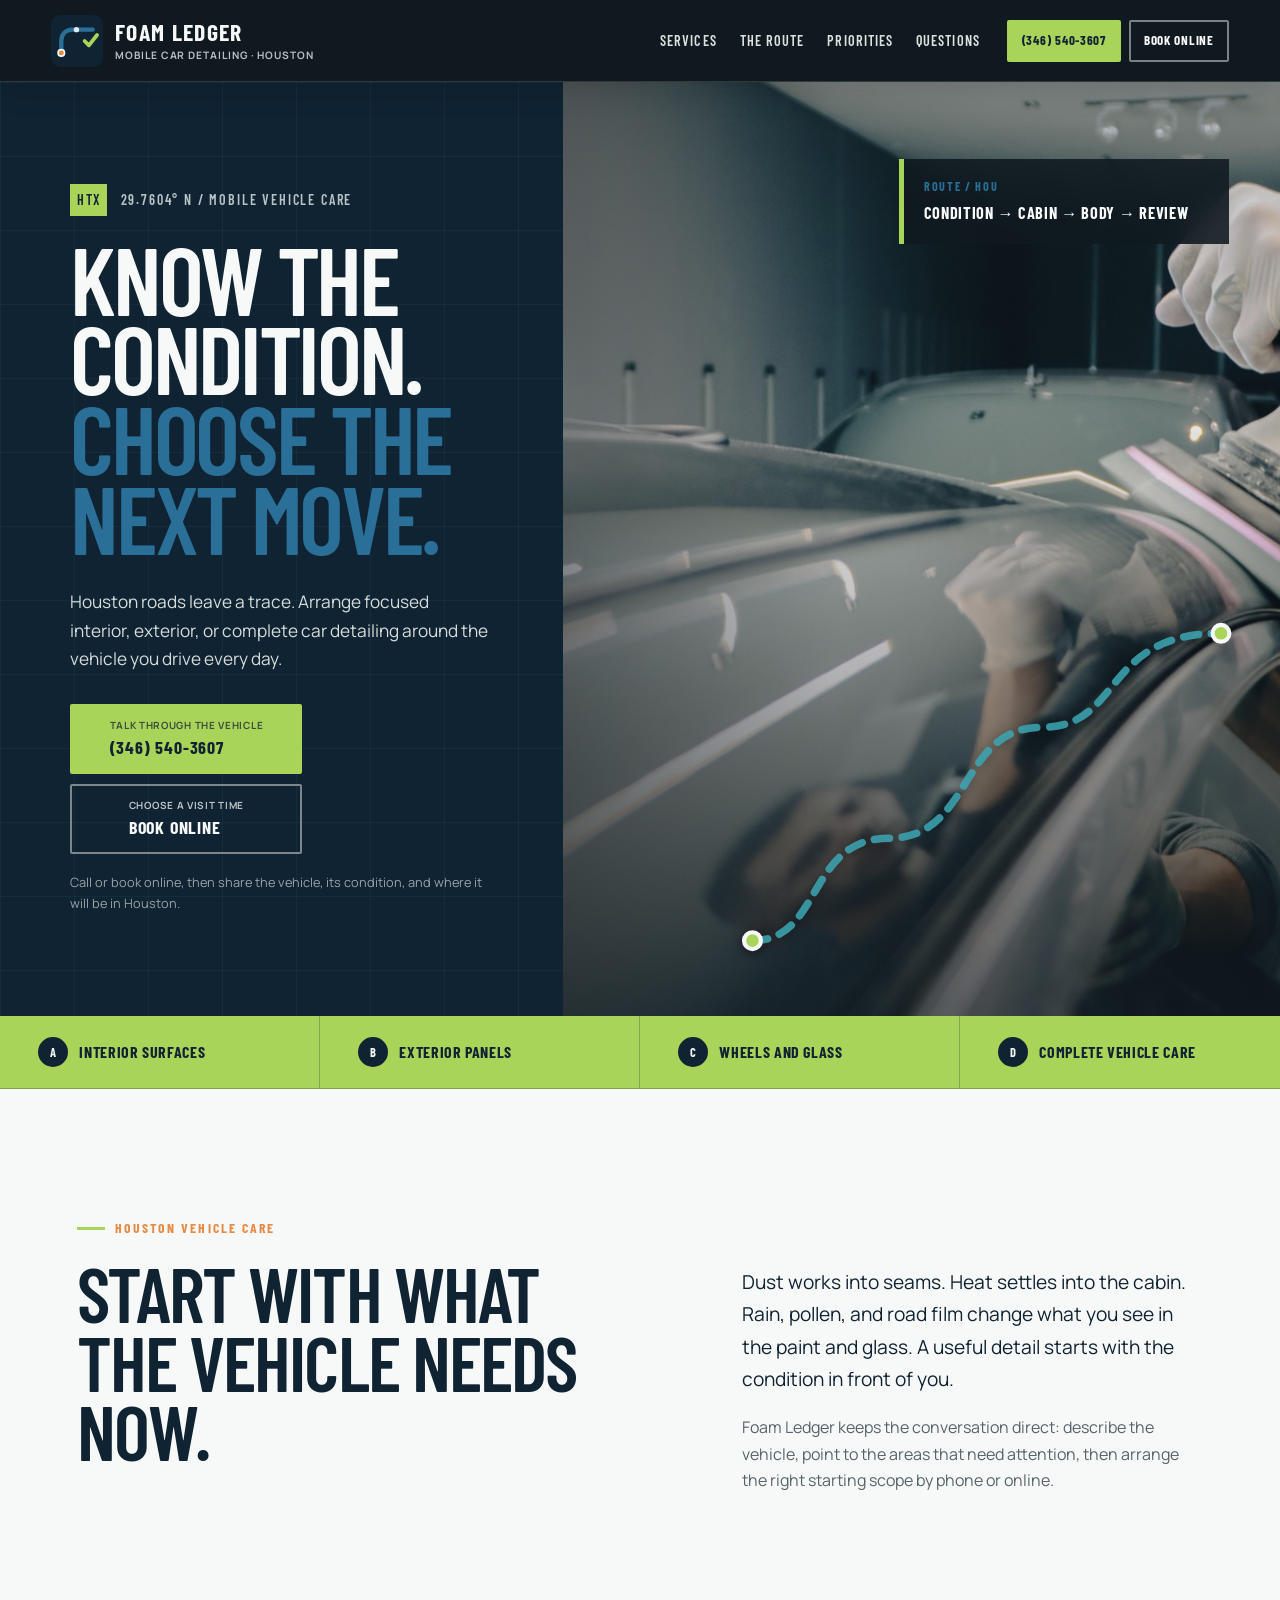
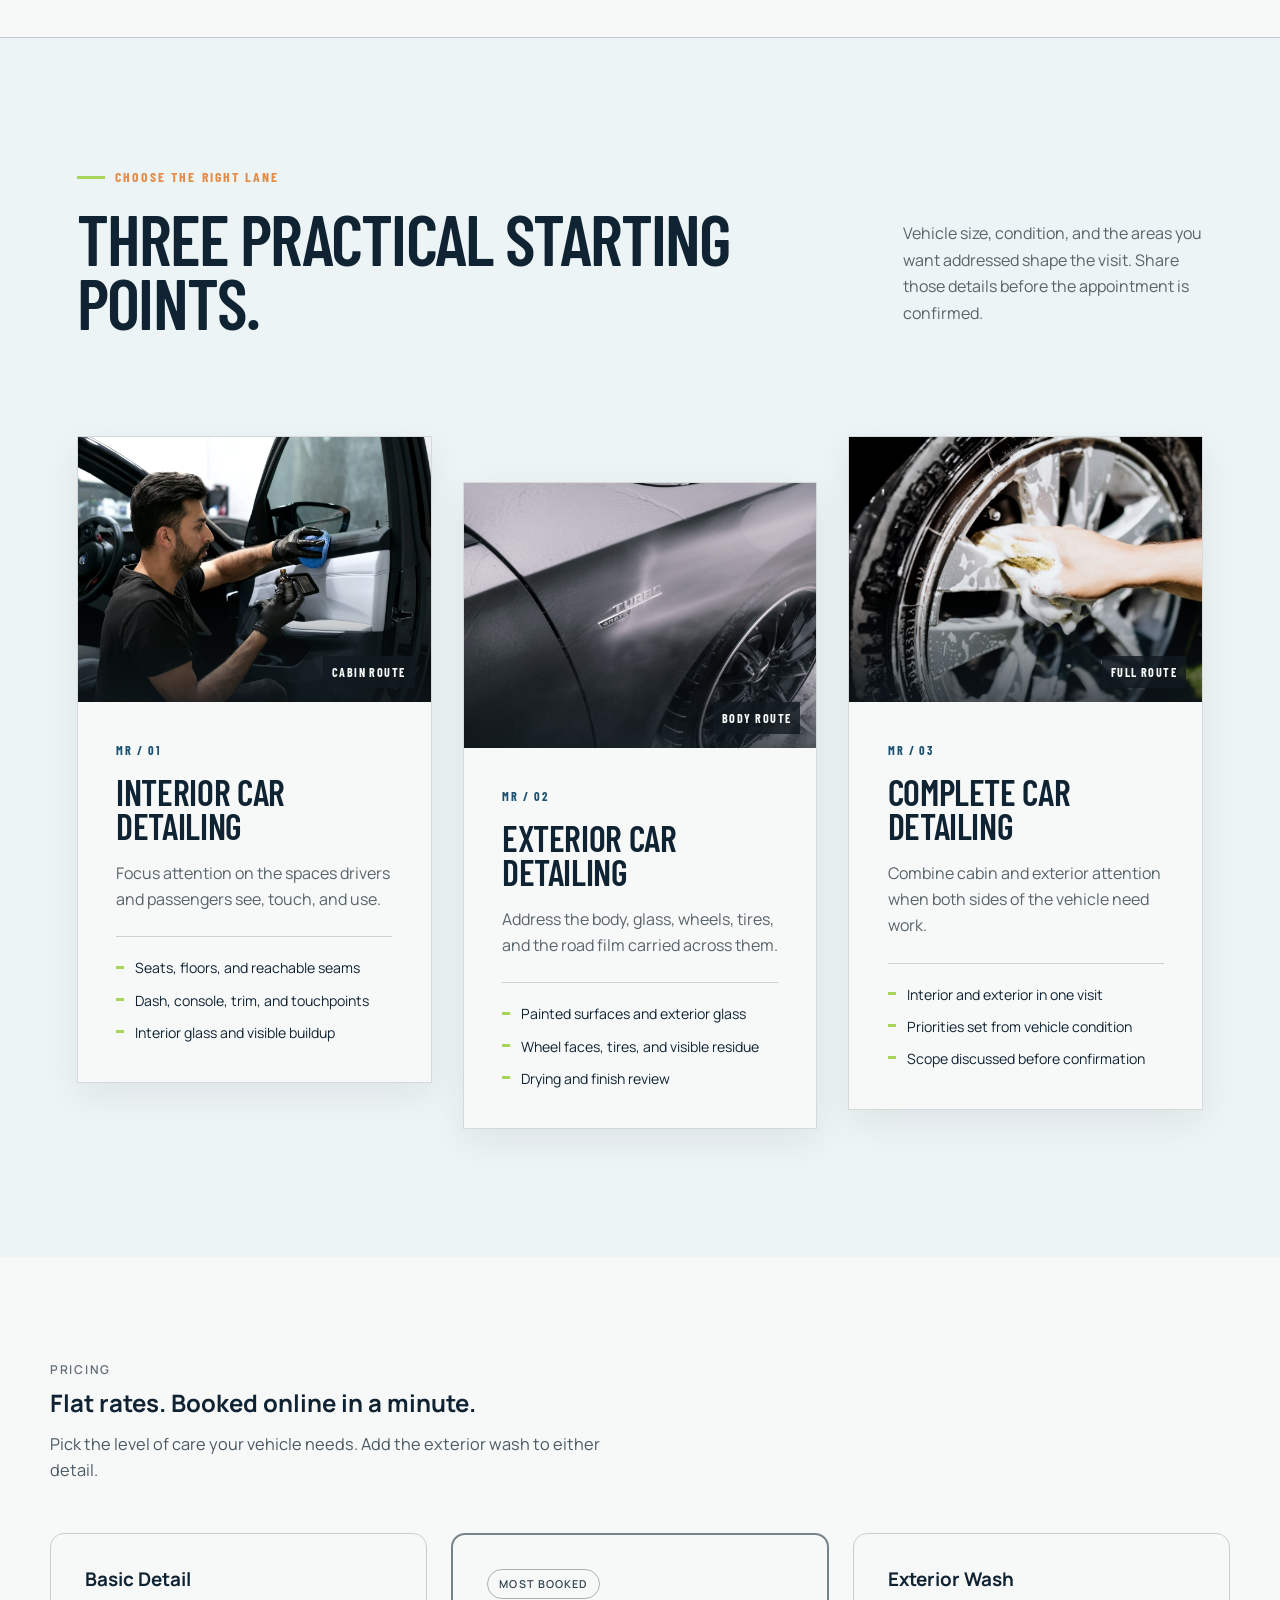
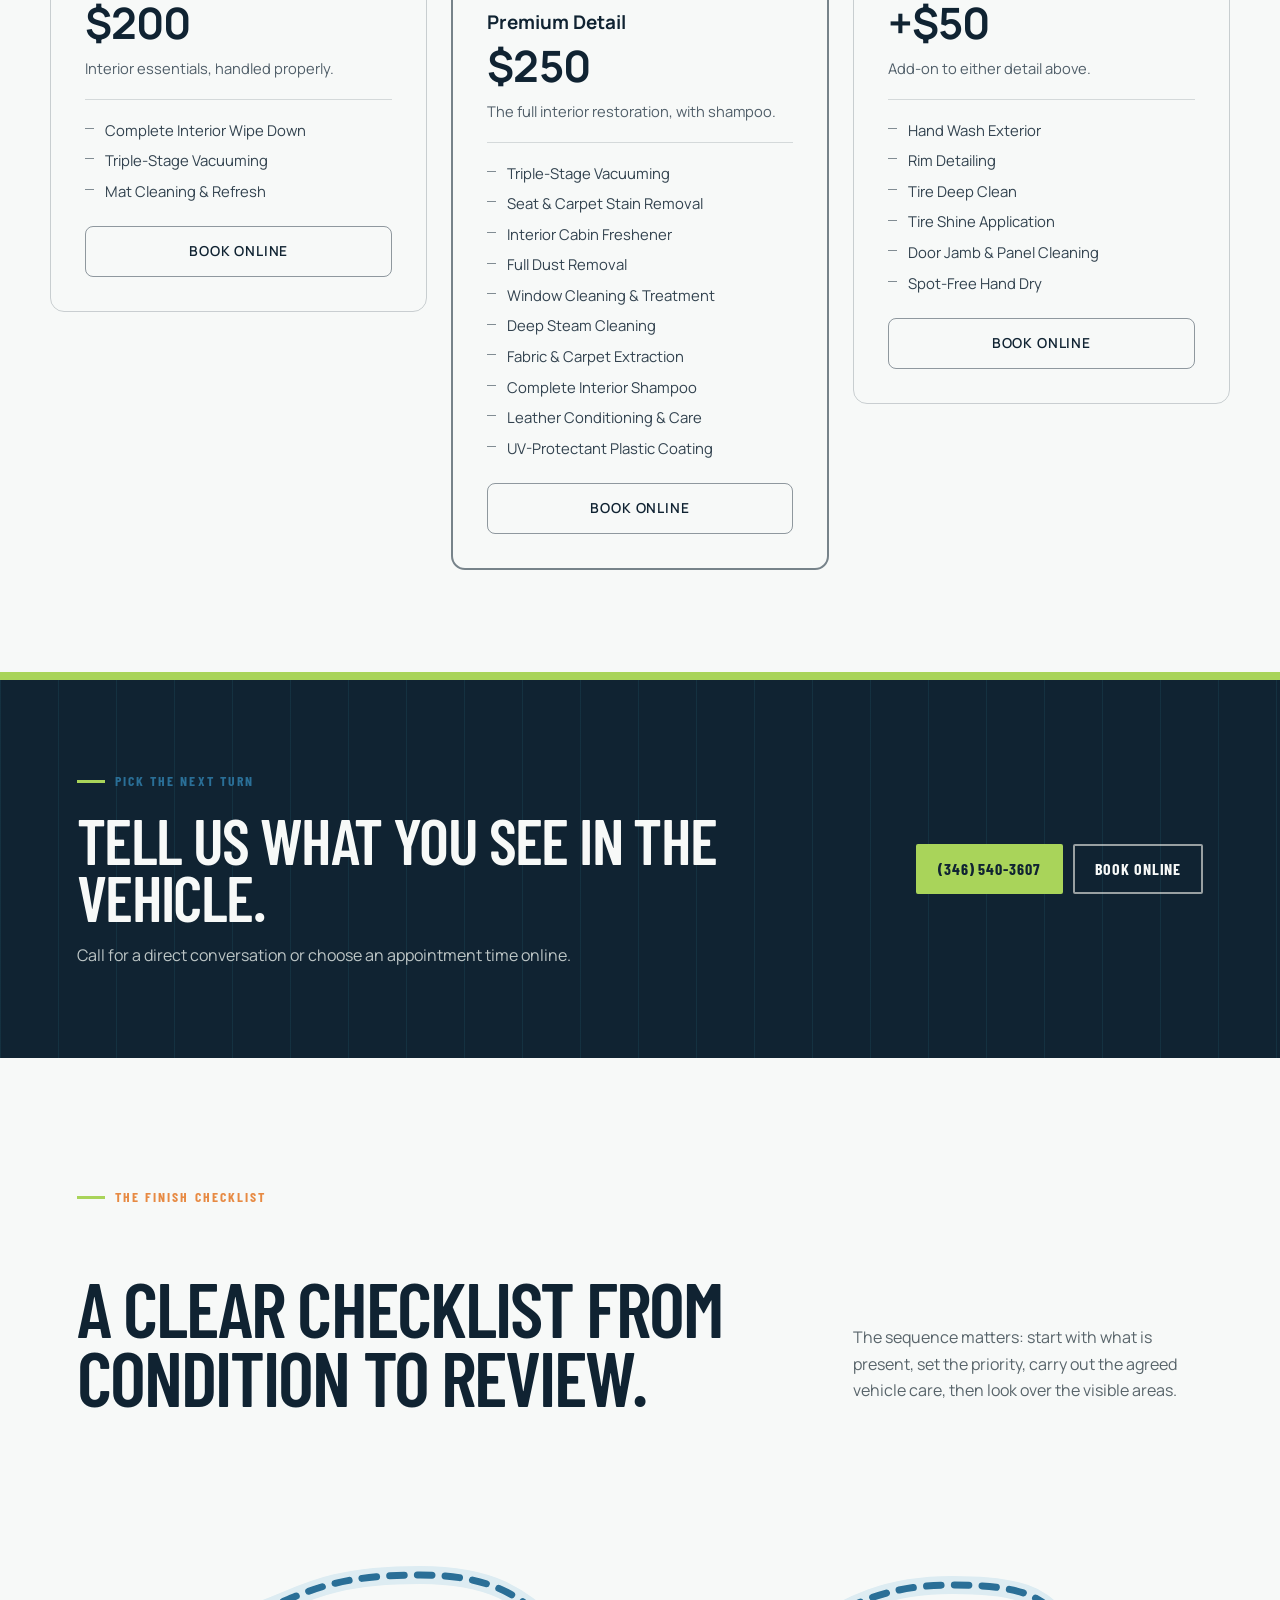
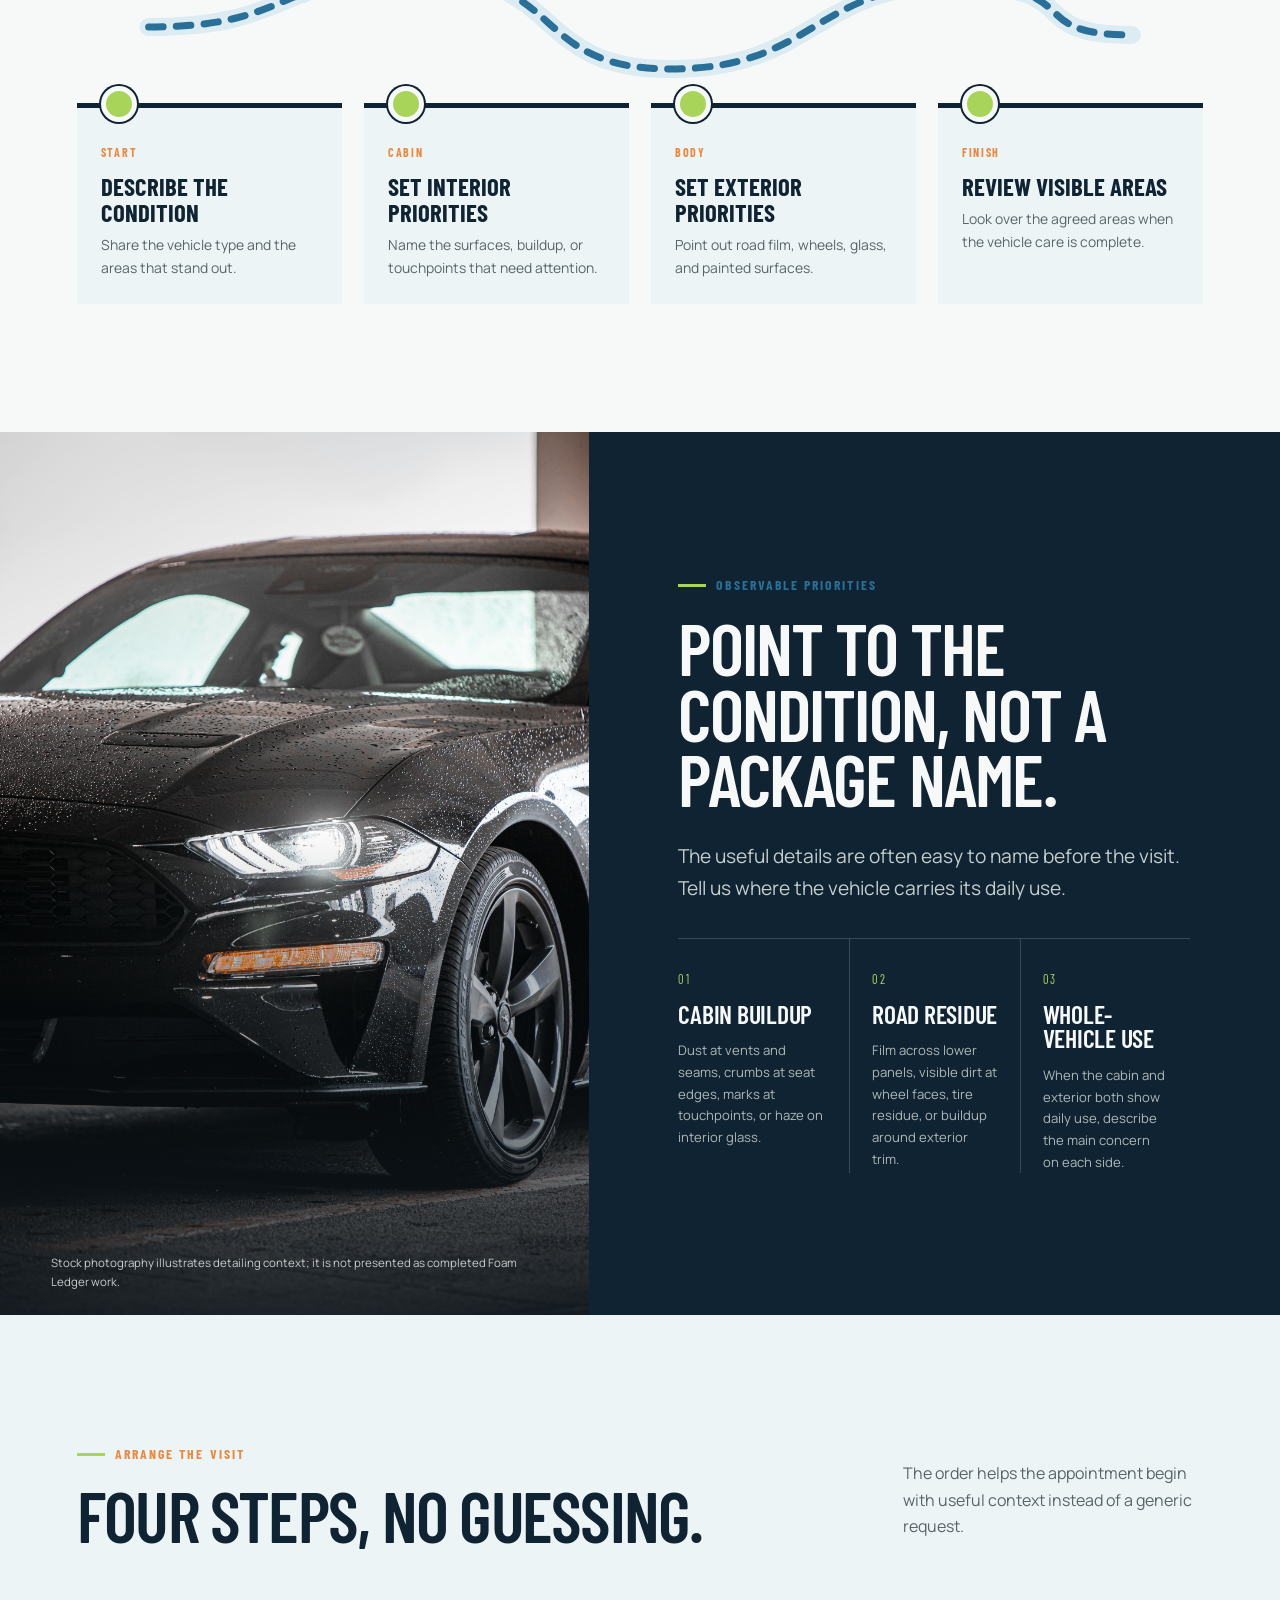
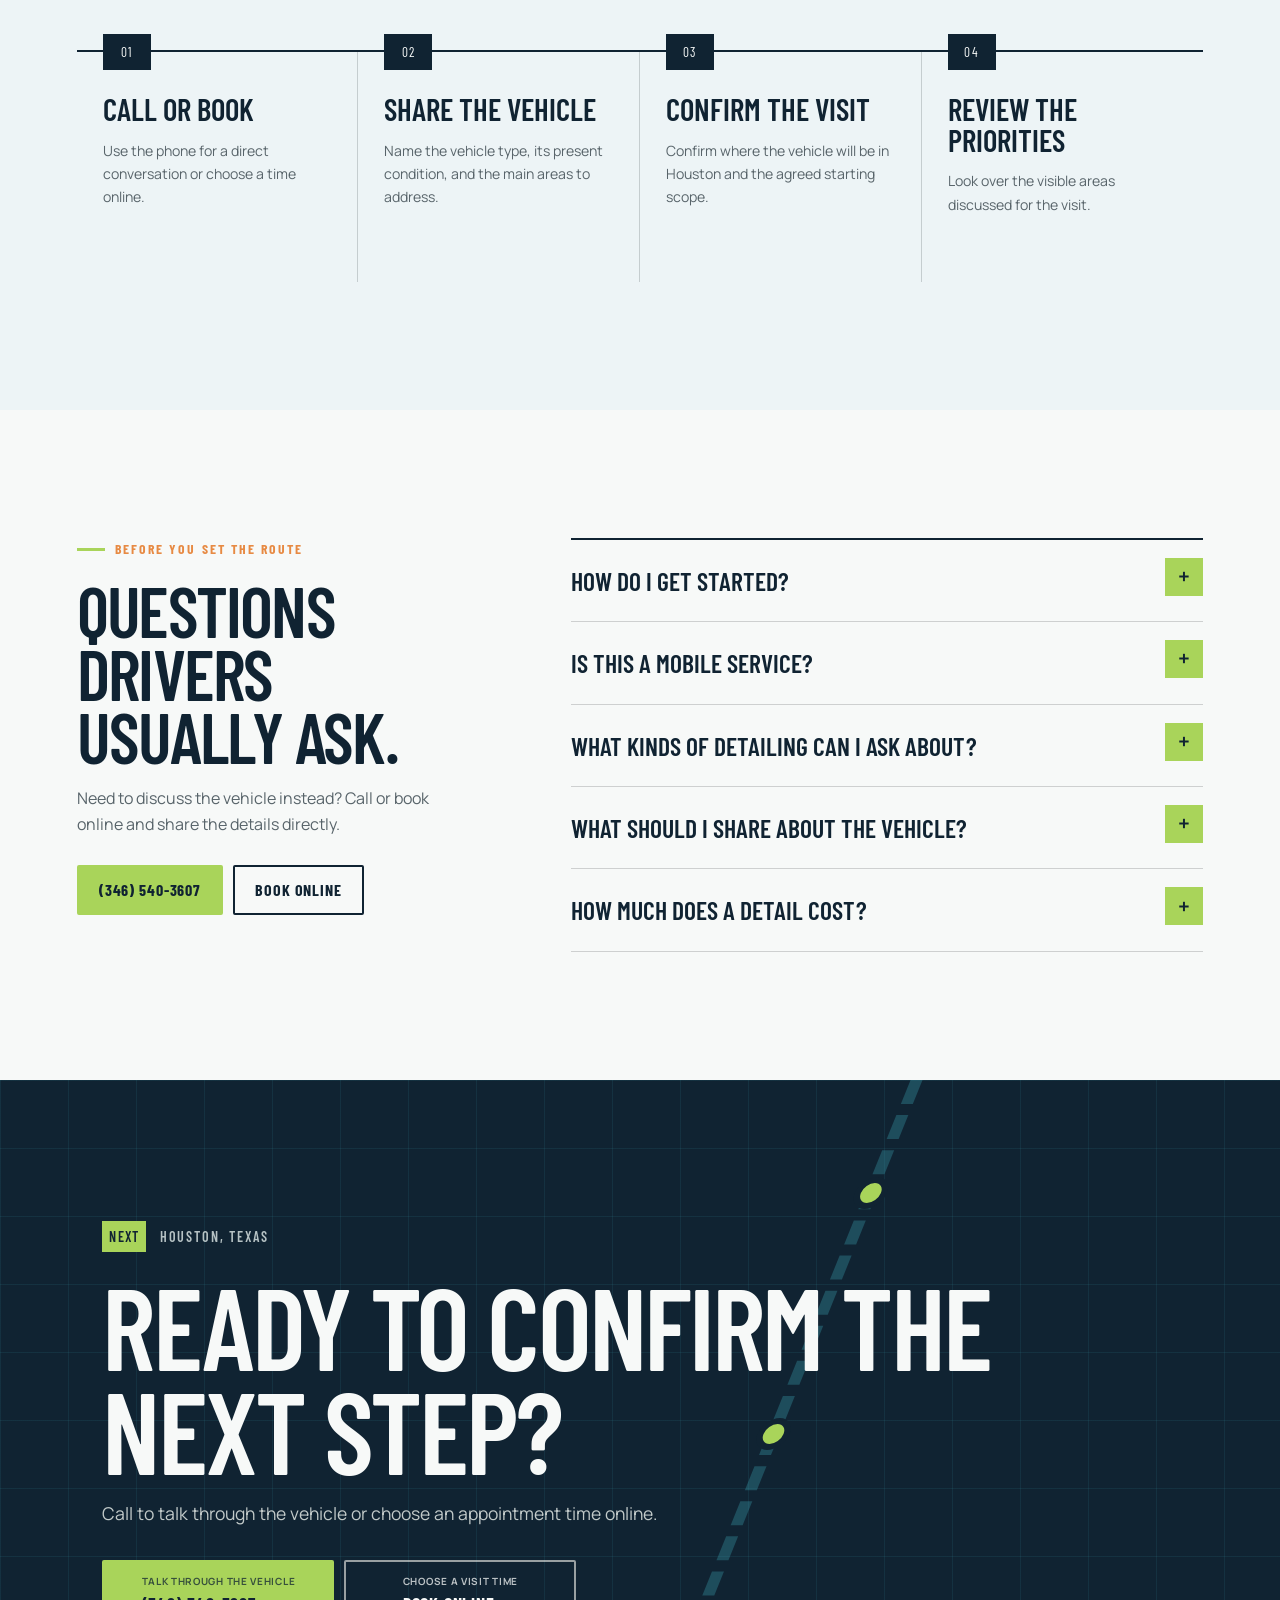
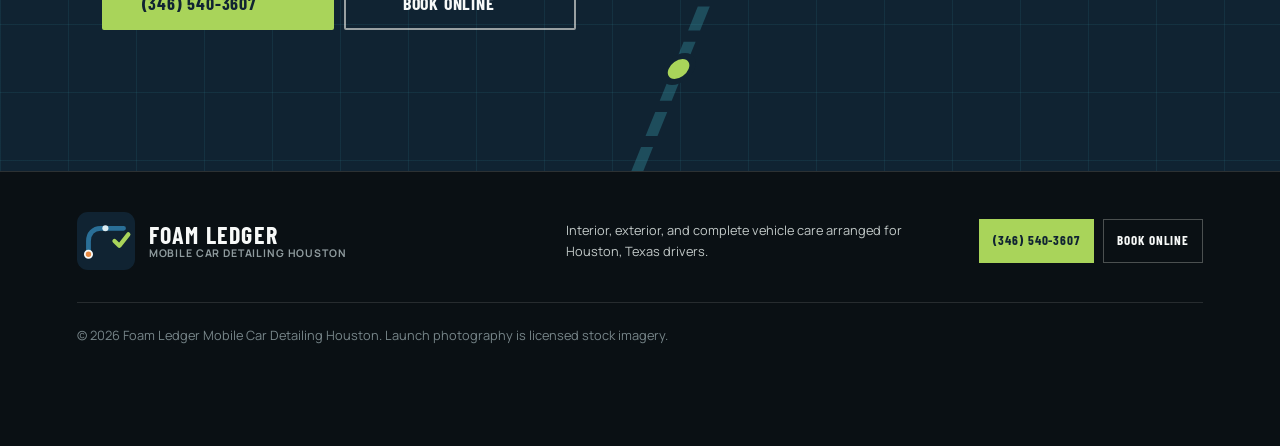
==== index.html @ 3f476aad "feat: launch Foam Ledger website" ====
<!doctype html>
<html lang="en">
<head>
  <meta charset="utf-8">
  <meta name="viewport" content="width=device-width, initial-scale=1">
  <title>Foam Ledger Mobile Car Detailing Houston | Call or Book Online</title>
  <meta name="description" content="Mobile car detailing in Houston, Texas for interior, exterior, and complete vehicle care. Call Foam Ledger or book an appointment online.">
  <meta name="theme-color" content="#102332">
  <meta property="og:title" content="Foam Ledger Mobile Car Detailing Houston">
  <meta property="og:description" content="Call or book mobile car detailing for interior, exterior, and complete vehicle care in Houston, Texas.">
  <meta property="og:type" content="website">
  <meta property="og:url" content="https://foamledger.shop/">
  <meta property="og:image" content="https://foamledger.shop/assets/hero-route.jpg">
  <link rel="canonical" href="https://foamledger.shop/">
  <link rel="icon" href="/assets/favicon.svg" type="image/svg+xml">
  <link rel="preconnect" href="https://fonts.googleapis.com">
  <link rel="preconnect" href="https://fonts.gstatic.com" crossorigin>
  <link href="https://fonts.googleapis.com/css2?family=Barlow+Condensed:wght@500;600;700&family=Manrope:wght@400;500;600;700&display=swap" rel="stylesheet">
  <link rel="preload" href="/assets/hero-route.jpg" as="image">
  <link rel="stylesheet" href="/styles.css">
  <script type="application/ld+json">
      {
        "@context": "https://schema.org",
        "@type": "LocalBusiness",
        "name": "Foam Ledger Mobile Car Detailing Houston",
        "url": "https://foamledger.shop/",
        "telephone": "+1 346-540-3607",
        "address": {
          "@type": "PostalAddress",
          "streetAddress": "5120 Woodway Dr",
          "addressLocality": "Houston",
          "addressRegion": "TX",
          "postalCode": "77056",
          "addressCountry": "US"
        },
        "description": "Mobile car detailing in Houston, Texas with interior, exterior, and complete vehicle care appointments.",
        "areaServed": {
          "@type": "City",
          "name": "Houston",
          "containedInPlace": {
            "@type": "State",
            "name": "Texas"
          }
        },
        "hasOfferCatalog": {
          "@type": "OfferCatalog",
          "name": "Car detailing services",
          "itemListElement": [
            {
              "@type": "Offer",
              "itemOffered": {
                "@type": "Service",
                "name": "Interior car detailing"
              }
            },
            {
              "@type": "Offer",
              "itemOffered": {
                "@type": "Service",
                "name": "Exterior car detailing"
              }
            },
            {
              "@type": "Offer",
              "itemOffered": {
                "@type": "Service",
                "name": "Complete car detailing"
              }
            }
          ]
        },
        "priceRange": "$200-$250",
        "makesOffer": [
          {
            "@type": "Offer",
            "name": "Basic Detail",
            "price": "200",
            "priceCurrency": "USD",
            "availability": "https://schema.org/InStock",
            "itemOffered": {
              "@type": "Service",
              "name": "Basic Detail",
              "description": "Interior essentials: complete interior wipe down, triple-stage vacuuming, and mat cleaning and refresh."
            }
          },
          {
            "@type": "Offer",
            "name": "Premium Detail",
            "price": "250",
            "priceCurrency": "USD",
            "availability": "https://schema.org/InStock",
            "itemOffered": {
              "@type": "Service",
              "name": "Premium Detail",
              "description": "The full interior restoration, including complete interior shampoo, deep steam cleaning, fabric and carpet extraction, and leather conditioning."
            }
          },
          {
            "@type": "Offer",
            "name": "Exterior Wash",
            "price": "50",
            "priceCurrency": "USD",
            "availability": "https://schema.org/InStock",
            "itemOffered": {
              "@type": "Service",
              "name": "Exterior Wash",
              "description": "Add-on exterior wash: hand wash, rim detailing, tire deep clean and shine, door jamb cleaning, and spot-free hand dry."
            }
          }
        ]
      }
    </script>
</head>
<body>
  <a class="skip-link" href="#main">Skip to content</a>

  <header class="site-header" data-header>
    <a class="brand" href="#top" aria-label="Foam Ledger home">
      <img src="/assets/logo.svg" width="52" height="52" alt="">
      <span class="brand-words">
        <strong>Foam Ledger</strong>
        <small>Mobile Car Detailing · Houston</small>
      </span>
    </a>

    <button class="menu-toggle" type="button" aria-expanded="false" aria-controls="site-nav">
      <span class="sr-only">Open menu</span>
      <i></i><i></i><i></i>
    </button>

    <nav class="site-nav" id="site-nav" aria-label="Primary navigation">
      <a href="#services">Services</a>
      <a href="#route">The route</a>
      <a href="#priorities">Priorities</a>
      <a href="#questions">Questions</a>
      <div class="nav-actions">
        <a class="button button-call button-small" href="tel:+13465403607">(346) 540-3607</a>
        <a class="button button-book button-small" href="https://cal.com/sumitdatta/auto-detail-service">Book online</a>
      </div>
    </nav>
  </header>

  <main id="main">
    <section class="hero" id="top">
      <div class="hero-copy">
        <p class="coordinate"><span>HTX</span> 29.7604° N / Mobile vehicle care</p>
        <h1>Know the condition. <em>Choose the next move.</em></h1>
        <p class="hero-lede">Houston roads leave a trace. Arrange focused interior, exterior, or complete car detailing around the vehicle you drive every day.</p>
        <div class="action-pair hero-actions">
          <a class="button button-call button-large" href="tel:+13465403607">
            <span>Talk through the vehicle</span>
            <strong>(346) 540-3607</strong>
          </a>
          <a class="button button-book button-large" href="https://cal.com/sumitdatta/auto-detail-service">
            <span>Choose a visit time</span>
            <strong>Book online</strong>
          </a>
        </div>
        <p class="microcopy">Call or book online, then share the vehicle, its condition, and where it will be in Houston.</p>
      </div>

      <div class="hero-image" role="img" aria-label="A polished vehicle panel under inspection light">
        <div class="hero-image-scrim"></div>
        <div class="hero-map-card" aria-hidden="true">
          <span>ROUTE / HOU</span>
          <strong>Condition → Cabin → Body → Review</strong>
        </div>
        <svg class="hero-route-line" viewBox="0 0 700 560" aria-hidden="true">
          <path d="M72 470 C156 470 136 348 235 348 S318 216 416 216 S487 104 630 104"/>
          <circle cx="72" cy="470" r="10"/>
          <circle cx="630" cy="104" r="10"/>
        </svg>
      </div>
    </section>

    <section class="road-strip" aria-label="Service focus">
      <p><span>A</span> Interior surfaces</p>
      <p><span>B</span> Exterior panels</p>
      <p><span>C</span> Wheels and glass</p>
      <p><span>D</span> Complete vehicle care</p>
    </section>

    <section class="section intro" aria-labelledby="intro-title">
      <div class="section-label">Houston vehicle care</div>
      <div class="intro-grid">
        <h2 id="intro-title">Start with what the vehicle needs now.</h2>
        <div class="intro-copy">
          <p class="lead">Dust works into seams. Heat settles into the cabin. Rain, pollen, and road film change what you see in the paint and glass. A useful detail starts with the condition in front of you.</p>
          <p>Foam Ledger keeps the conversation direct: describe the vehicle, point to the areas that need attention, then arrange the right starting scope by phone or online.</p>
        </div>
      </div>
    </section>

    <section class="section services" id="services" aria-labelledby="services-title">
      <div class="section-heading">
        <div>
          <p class="section-kicker">Choose the right lane</p>
          <h2 id="services-title">Three practical starting points.</h2>
        </div>
        <p>Vehicle size, condition, and the areas you want addressed shape the visit. Share those details before the appointment is confirmed.</p>
      </div>

      <div class="service-grid">
        <article class="service-card">
          <div class="service-photo">
            <img src="/assets/service-interior.jpg" alt="A vehicle interior receiving careful surface cleaning" loading="lazy">
            <span>Cabin route</span>
          </div>
          <div class="service-content">
            <p class="service-code">MR / 01</p>
            <h3>Interior car detailing</h3>
            <p>Focus attention on the spaces drivers and passengers see, touch, and use.</p>
            <ul>
              <li>Seats, floors, and reachable seams</li>
              <li>Dash, console, trim, and touchpoints</li>
              <li>Interior glass and visible buildup</li>
            </ul>
          </div>
        </article>

        <article class="service-card service-card-offset">
          <div class="service-photo">
            <img src="/assets/service-foam.jpg" alt="A dark car covered with wash foam" loading="lazy">
            <span>Body route</span>
          </div>
          <div class="service-content">
            <p class="service-code">MR / 02</p>
            <h3>Exterior car detailing</h3>
            <p>Address the body, glass, wheels, tires, and the road film carried across them.</p>
            <ul>
              <li>Painted surfaces and exterior glass</li>
              <li>Wheel faces, tires, and visible residue</li>
              <li>Drying and finish review</li>
            </ul>
          </div>
        </article>

        <article class="service-card">
          <div class="service-photo">
            <img src="/assets/service-wheel.jpg" alt="A vehicle wheel covered with cleaning foam" loading="lazy">
            <span>Full route</span>
          </div>
          <div class="service-content">
            <p class="service-code">MR / 03</p>
            <h3>Complete car detailing</h3>
            <p>Combine cabin and exterior attention when both sides of the vehicle need work.</p>
            <ul>
              <li>Interior and exterior in one visit</li>
              <li>Priorities set from vehicle condition</li>
              <li>Scope discussed before confirmation</li>
            </ul>
          </div>
        </article>
      </div>
    </section>

    <section class="rates" id="pricing" aria-labelledby="pricing-title">
      <div class="rates-shell">
        <div class="rates-head">
          <p class="rates-eyebrow">Pricing</p>
          <h2 id="pricing-title">Flat rates. Booked online in a minute.</h2>
          <p class="rates-intro">Pick the level of care your vehicle needs. Add the exterior wash to either detail.</p>
        </div>

        <div class="rate-grid">
          <article class="rate-card">
            <h3>Basic Detail</h3>
            <p class="rate-figure">$200</p>
            <p class="rate-note">Interior essentials, handled properly.</p>
            <ul class="rate-list">
              <li>Complete Interior Wipe Down</li>
              <li>Triple-Stage Vacuuming</li>
              <li>Mat Cleaning &amp; Refresh</li>
            </ul>
            <a class="rate-cta" href="https://cal.com/sumitdatta/auto-detail-service" target="_blank" rel="noopener">Book Online</a>
          </article>
          <article class="rate-card rate-card-featured">
            <span class="rate-badge">Most booked</span>
            <h3>Premium Detail</h3>
            <p class="rate-figure">$250</p>
            <p class="rate-note">The full interior restoration, with shampoo.</p>
            <ul class="rate-list">
              <li>Triple-Stage Vacuuming</li>
              <li>Seat &amp; Carpet Stain Removal</li>
              <li>Interior Cabin Freshener</li>
              <li>Full Dust Removal</li>
              <li>Window Cleaning &amp; Treatment</li>
              <li>Deep Steam Cleaning</li>
              <li>Fabric &amp; Carpet Extraction</li>
              <li>Complete Interior Shampoo</li>
              <li>Leather Conditioning &amp; Care</li>
              <li>UV-Protectant Plastic Coating</li>
            </ul>
            <a class="rate-cta" href="https://cal.com/sumitdatta/auto-detail-service" target="_blank" rel="noopener">Book Online</a>
          </article>
          <article class="rate-card">
            <h3>Exterior Wash</h3>
            <p class="rate-figure">+$50</p>
            <p class="rate-note">Add-on to either detail above.</p>
            <ul class="rate-list">
              <li>Hand Wash Exterior</li>
              <li>Rim Detailing</li>
              <li>Tire Deep Clean</li>
              <li>Tire Shine Application</li>
              <li>Door Jamb &amp; Panel Cleaning</li>
              <li>Spot-Free Hand Dry</li>
            </ul>
            <a class="rate-cta" href="https://cal.com/sumitdatta/auto-detail-service" target="_blank" rel="noopener">Book Online</a>
          </article>
        </div>
      </div>
    </section>


    <section class="route-callout" aria-label="Contact Foam Ledger">
      <div>
        <p class="section-kicker">Pick the next turn</p>
        <h2>Tell us what you see in the vehicle.</h2>
        <p>Call for a direct conversation or choose an appointment time online.</p>
      </div>
      <div class="action-pair">
        <a class="button button-call" href="tel:+13465403607">(346) 540-3607</a>
        <a class="button button-book button-book-light" href="https://cal.com/sumitdatta/auto-detail-service">Book online</a>
      </div>
    </section>

    <section class="section route-section" id="route" aria-labelledby="route-title">
      <div class="route-intro">
        <p class="section-kicker">The finish checklist</p>
        <h2 id="route-title">A clear checklist from condition to review.</h2>
        <p>The sequence matters: start with what is present, set the priority, carry out the agreed vehicle care, then look over the visible areas.</p>
      </div>

      <div class="route-map">
        <svg viewBox="0 0 1100 190" preserveAspectRatio="none" aria-hidden="true">
          <path class="route-base" d="M70 100 C215 100 190 48 335 48 S440 142 580 142 S720 58 855 58 S920 108 1030 108"/>
          <path class="route-progress" d="M70 100 C215 100 190 48 335 48 S440 142 580 142 S720 58 855 58 S920 108 1030 108"/>
        </svg>
        <ol class="waypoints">
          <li>
            <span>Start</span>
            <strong>Describe the condition</strong>
            <p>Share the vehicle type and the areas that stand out.</p>
          </li>
          <li>
            <span>Cabin</span>
            <strong>Set interior priorities</strong>
            <p>Name the surfaces, buildup, or touchpoints that need attention.</p>
          </li>
          <li>
            <span>Body</span>
            <strong>Set exterior priorities</strong>
            <p>Point out road film, wheels, glass, and painted surfaces.</p>
          </li>
          <li>
            <span>Finish</span>
            <strong>Review visible areas</strong>
            <p>Look over the agreed areas when the vehicle care is complete.</p>
          </li>
        </ol>
      </div>
    </section>

    <section class="priorities" id="priorities" aria-labelledby="priorities-title">
      <div class="priority-image">
        <img src="/assets/detail-wet-paint.jpg" alt="Water droplets reflecting light on dark vehicle paint" loading="lazy">
        <p>Stock photography illustrates detailing context; it is not presented as completed Foam Ledger work.</p>
      </div>
      <div class="priority-copy">
        <p class="section-kicker">Observable priorities</p>
        <h2 id="priorities-title">Point to the condition, not a package name.</h2>
        <p class="lead">The useful details are often easy to name before the visit. Tell us where the vehicle carries its daily use.</p>
        <div class="priority-list">
          <article>
            <span>01</span>
            <h3>Cabin buildup</h3>
            <p>Dust at vents and seams, crumbs at seat edges, marks at touchpoints, or haze on interior glass.</p>
          </article>
          <article>
            <span>02</span>
            <h3>Road residue</h3>
            <p>Film across lower panels, visible dirt at wheel faces, tire residue, or buildup around exterior trim.</p>
          </article>
          <article>
            <span>03</span>
            <h3>Whole-vehicle use</h3>
            <p>When the cabin and exterior both show daily use, describe the main concern on each side.</p>
          </article>
        </div>
      </div>
    </section>

    <section class="section process" aria-labelledby="process-title">
      <div class="section-heading">
        <div>
          <p class="section-kicker">Arrange the visit</p>
          <h2 id="process-title">Four steps, no guessing.</h2>
        </div>
        <p>The order helps the appointment begin with useful context instead of a generic request.</p>
      </div>
      <ol class="process-grid">
        <li><span>Call or book</span><p>Use the phone for a direct conversation or choose a time online.</p></li>
        <li><span>Share the vehicle</span><p>Name the vehicle type, its present condition, and the main areas to address.</p></li>
        <li><span>Confirm the visit</span><p>Confirm where the vehicle will be in Houston and the agreed starting scope.</p></li>
        <li><span>Review the priorities</span><p>Look over the visible areas discussed for the visit.</p></li>
      </ol>
    </section>

    <section class="section questions" id="questions" aria-labelledby="questions-title">
      <div class="questions-intro">
        <p class="section-kicker">Before you set the route</p>
        <h2 id="questions-title">Questions drivers usually ask.</h2>
        <p>Need to discuss the vehicle instead? Call or book online and share the details directly.</p>
        <div class="action-pair questions-actions">
          <a class="button button-call" href="tel:+13465403607">(346) 540-3607</a>
          <a class="button button-book button-book-dark" href="https://cal.com/sumitdatta/auto-detail-service">Book online</a>
        </div>
      </div>
      <div class="faq-list">
        <details>
          <summary>How do I get started?</summary>
          <p>Call (346) 540-3607 or book online. Share the vehicle type, its condition, the areas that need attention, and where it will be in Houston.</p>
        </details>
        <details>
          <summary>Is this a mobile service?</summary>
          <p>Yes. Foam Ledger is built around mobile car detailing in Houston. Confirm the location and visit details when you call or book.</p>
        </details>
        <details>
          <summary>What kinds of detailing can I ask about?</summary>
          <p>Start with interior, exterior, or complete car detailing. The vehicle size, condition, and visible priorities help shape the scope.</p>
        </details>
        <details>
          <summary>What should I share about the vehicle?</summary>
          <p>Share the vehicle type, what you can see now, any areas that need focused attention, and where the vehicle will be for the visit.</p>
        </details>
        <details>
          <summary>How much does a detail cost?</summary>
          <p>The Basic Detail is $200 and covers interior essentials. The Premium Detail is $250 and includes a complete interior shampoo. An Exterior Wash can be added to either for $50. Vehicle size and condition can affect the final scope, so confirm the details when you call or book.</p>
        </details>
      </div>
    </section>

    <section class="final-cta" id="contact">
      <div class="final-route-mark" aria-hidden="true">
        <span></span><span></span><span></span>
      </div>
      <p class="coordinate"><span>NEXT</span> Houston, Texas</p>
      <h2>Ready to confirm the next step?</h2>
      <p>Call to talk through the vehicle or choose an appointment time online.</p>
      <div class="action-pair final-actions">
        <a class="button button-call button-large" href="tel:+13465403607">
          <span>Talk through the vehicle</span>
          <strong>(346) 540-3607</strong>
        </a>
        <a class="button button-book button-book-light button-large" href="https://cal.com/sumitdatta/auto-detail-service">
          <span>Choose a visit time</span>
          <strong>Book online</strong>
        </a>
      </div>
    </section>
  </main>

  <footer class="site-footer">
    <div class="footer-brand">
      <img src="/assets/logo.svg" width="58" height="58" alt="">
      <div><strong>Foam Ledger</strong><span>Mobile Car Detailing Houston</span></div>
    </div>
    <p>Interior, exterior, and complete vehicle care arranged for Houston, Texas drivers.</p>
    <div class="footer-actions">
      <a href="tel:+13465403607">(346) 540-3607</a>
      <a href="https://cal.com/sumitdatta/auto-detail-service">Book online</a>
    </div>
    <p class="footer-fine">© <span data-year>2026</span> Foam Ledger Mobile Car Detailing Houston. Launch photography is licensed stock imagery.</p>
  </footer>

  <div class="mobile-action-bar" aria-label="Contact options">
    <a href="tel:+13465403607"><span>Call</span><strong>(346) 540-3607</strong></a>
    <a href="https://cal.com/sumitdatta/auto-detail-service"><span>Schedule</span><strong>Book online</strong></a>
  </div>

  <script src="/script.js" defer></script>
</body>
</html>
---- styles.css ----
:root {
  --asphalt: #111a20;
  --asphalt-2: #1b2830;
  --rain: #3ca6b3;
  --rain-deep: #237985;
  --lane: #f5f3ed;
  --concrete: #d6d7d1;
  --concrete-light: #e8e8e2;
  --signal: #f2a900;
  --signal-dark: #b87700;
  --tail: #7a2738;
  --white: #ffffff;
  --ink-muted: #58646a;
  --line: rgba(17, 26, 32, 0.18);
  --header-height: 82px;
  --display: "Barlow Condensed", "Arial Narrow", sans-serif;
  --body: "Manrope", "Trebuchet MS", sans-serif;
  --shadow: 0 32px 80px rgba(17, 26, 32, 0.16);
}

/* Foam Ledger identity layer */
:root {
  --asphalt: #102332;
  --asphalt-2: #1c3a4d;
  --rain: #2a6f97;
  --rain-deep: #1c5070;
  --lane: #f7f9f8;
  --concrete: #ddecf2;
  --concrete-light: #edf4f6;
  --signal: #a9d45a;
  --signal-dark: #6f9b2d;
  --tail: #e78a43;
}

a[aria-disabled="true"] {
  pointer-events: none;
  cursor: not-allowed;
  opacity: 0.68;
}

* {
  box-sizing: border-box;
}

html {
  scroll-behavior: smooth;
  scroll-padding-top: calc(var(--header-height) + 18px);
}

body {
  margin: 0;
  overflow-x: hidden;
  background: var(--lane);
  color: var(--asphalt);
  font-family: var(--body);
  font-size: 16px;
  line-height: 1.65;
  -webkit-font-smoothing: antialiased;
}

body.menu-open {
  overflow: hidden;
}

img,
svg {
  display: block;
  max-width: 100%;
}

a {
  color: inherit;
}

button,
summary {
  font: inherit;
}

:focus-visible {
  outline: 3px solid var(--signal);
  outline-offset: 4px;
}

.sr-only {
  position: absolute;
  width: 1px;
  height: 1px;
  padding: 0;
  margin: -1px;
  overflow: hidden;
  clip: rect(0, 0, 0, 0);
  white-space: nowrap;
  border: 0;
}

.skip-link {
  position: fixed;
  z-index: 1000;
  top: 12px;
  left: 12px;
  padding: 10px 16px;
  background: var(--signal);
  color: var(--asphalt);
  font-weight: 800;
  text-decoration: none;
  transform: translateY(-160%);
}

.skip-link:focus {
  transform: translateY(0);
}

.site-header {
  position: fixed;
  z-index: 100;
  inset: 0 0 auto;
  min-height: var(--header-height);
  display: flex;
  align-items: center;
  justify-content: space-between;
  gap: 24px;
  padding: 12px clamp(20px, 4vw, 68px);
  color: var(--lane);
  background: rgba(17, 26, 32, 0.96);
  border-bottom: 1px solid rgba(245, 243, 237, 0.14);
  box-shadow: 0 8px 30px rgba(0, 0, 0, 0.12);
  backdrop-filter: blur(18px);
  transition: background 180ms ease, box-shadow 180ms ease;
}

.site-header.is-scrolled {
  background: rgba(17, 26, 32, 0.985);
  box-shadow: 0 12px 34px rgba(0, 0, 0, 0.24);
}

.brand {
  display: inline-flex;
  align-items: center;
  gap: 12px;
  min-width: 0;
  color: var(--lane);
  text-decoration: none;
}

.brand img {
  flex: 0 0 auto;
}

.brand-words {
  display: grid;
  line-height: 1.05;
}

.brand-words strong {
  font-family: var(--display);
  font-size: 1.48rem;
  font-weight: 700;
  letter-spacing: 0.055em;
  text-transform: uppercase;
}

.brand-words small {
  margin-top: 5px;
  color: #b7c0c3;
  font-size: 0.64rem;
  font-weight: 700;
  letter-spacing: 0.09em;
  text-transform: uppercase;
}

.site-nav {
  display: flex;
  align-items: center;
  gap: clamp(15px, 1.8vw, 28px);
}

.site-nav > a {
  color: #dce1df;
  font-family: var(--display);
  font-size: 0.89rem;
  font-weight: 600;
  letter-spacing: 0.075em;
  text-decoration: none;
  text-transform: uppercase;
}

.site-nav > a:hover {
  color: var(--signal);
}

.nav-actions {
  display: flex;
  gap: 8px;
  margin-left: 4px;
}

.menu-toggle {
  display: none;
  width: 46px;
  height: 46px;
  padding: 10px;
  color: var(--lane);
  background: transparent;
  border: 1px solid rgba(245, 243, 237, 0.25);
  cursor: pointer;
}

.menu-toggle i {
  display: block;
  height: 2px;
  margin: 5px 0;
  background: currentColor;
  transition: transform 180ms ease, opacity 180ms ease;
}

.menu-toggle[aria-expanded="true"] i:nth-of-type(1) {
  transform: translateY(7px) rotate(45deg);
}

.menu-toggle[aria-expanded="true"] i:nth-of-type(2) {
  opacity: 0;
}

.menu-toggle[aria-expanded="true"] i:nth-of-type(3) {
  transform: translateY(-7px) rotate(-45deg);
}

.button {
  display: inline-flex;
  align-items: center;
  justify-content: center;
  min-height: 50px;
  padding: 13px 20px;
  border: 2px solid transparent;
  border-radius: 2px;
  font-family: var(--display);
  font-size: 1rem;
  font-weight: 700;
  letter-spacing: 0.055em;
  line-height: 1.15;
  text-align: center;
  text-decoration: none;
  text-transform: uppercase;
  transition: transform 180ms ease, background 180ms ease, border-color 180ms ease, color 180ms ease;
}

.button:hover {
  transform: translateY(-2px);
}

.button-small {
  min-height: 42px;
  padding: 10px 13px;
  font-size: 0.82rem;
}

.button-large {
  min-width: 232px;
  min-height: 70px;
  display: grid;
  justify-items: start;
  gap: 4px;
  padding: 13px 20px;
  text-align: left;
}

.button-large span {
  font-family: var(--body);
  font-size: 0.62rem;
  font-weight: 700;
  letter-spacing: 0.07em;
  opacity: 0.74;
  text-transform: uppercase;
}

.button-large strong {
  font-family: var(--display);
  font-size: 1.12rem;
  letter-spacing: 0.045em;
}

.button-call {
  color: var(--asphalt);
  background: var(--signal);
  border-color: var(--signal);
}

.button-call:hover {
  background: #ffc33d;
  border-color: #ffc33d;
}

.button-book {
  color: var(--lane);
  background: transparent;
  border-color: rgba(245, 243, 237, 0.48);
}

.button-book:hover {
  color: var(--white);
  border-color: var(--rain);
  background: rgba(60, 166, 179, 0.16);
}

.button-book-light {
  color: var(--lane);
  border-color: rgba(245, 243, 237, 0.6);
}

.button-book-dark {
  color: var(--asphalt);
  border-color: var(--asphalt);
}

.button-book-dark:hover {
  color: var(--asphalt);
  background: rgba(60, 166, 179, 0.12);
  border-color: var(--rain-deep);
}

.action-pair {
  display: flex;
  flex-wrap: wrap;
  gap: 10px;
}

.hero {
  min-height: 720px;
  display: grid;
  grid-template-columns: minmax(0, 0.88fr) minmax(0, 1.12fr);
  padding-top: var(--header-height);
  background: var(--asphalt);
  color: var(--lane);
}

.hero-copy {
  position: relative;
  z-index: 2;
  display: flex;
  flex-direction: column;
  justify-content: center;
  padding: clamp(68px, 8vw, 132px) clamp(28px, 5.5vw, 96px);
  background:
    linear-gradient(90deg, rgba(60, 166, 179, 0.08) 1px, transparent 1px) 0 0 / 74px 74px,
    linear-gradient(rgba(60, 166, 179, 0.08) 1px, transparent 1px) 0 0 / 74px 74px,
    var(--asphalt);
}

.coordinate {
  margin: 0 0 22px;
  color: #b6c2c4;
  font-family: var(--display);
  font-size: 0.88rem;
  font-weight: 600;
  letter-spacing: 0.13em;
  text-transform: uppercase;
}

.coordinate span {
  display: inline-block;
  margin-right: 9px;
  padding: 4px 7px;
  color: var(--asphalt);
  background: var(--signal);
  letter-spacing: 0.08em;
}

.hero h1 {
  max-width: 760px;
  margin: 0;
  font-family: var(--display);
  font-size: clamp(4.6rem, 7.5vw, 8.8rem);
  font-weight: 600;
  letter-spacing: -0.035em;
  line-height: 0.83;
  text-transform: uppercase;
}

.hero h1 em {
  display: block;
  color: var(--rain);
  font-style: normal;
}

.hero-lede {
  max-width: 650px;
  margin: 32px 0 28px;
  color: #d6dcda;
  font-size: clamp(1.05rem, 1.35vw, 1.3rem);
  line-height: 1.65;
}

.hero-actions {
  margin-top: 2px;
}

.microcopy {
  max-width: 610px;
  margin: 18px 0 0;
  color: #97a4a7;
  font-size: 0.8rem;
}

.hero-image {
  position: relative;
  min-height: 640px;
  overflow: hidden;
  background: #17191a url("/assets/hero-route.jpg") center 62% / cover no-repeat;
}

.hero-image-scrim {
  position: absolute;
  inset: 0;
  background:
    linear-gradient(90deg, rgba(17, 26, 32, 0.4), transparent 38%),
    linear-gradient(180deg, rgba(17, 26, 32, 0.2), transparent 36%, rgba(17, 26, 32, 0.62));
}

.hero-map-card {
  position: absolute;
  z-index: 2;
  top: clamp(38px, 6vw, 92px);
  right: clamp(24px, 4vw, 68px);
  width: min(330px, calc(100% - 48px));
  padding: 17px 20px;
  color: var(--lane);
  background: rgba(17, 26, 32, 0.88);
  border-left: 5px solid var(--signal);
  backdrop-filter: blur(12px);
}

.hero-map-card span {
  display: block;
  margin-bottom: 4px;
  color: var(--rain);
  font-family: var(--display);
  font-size: 0.76rem;
  font-weight: 700;
  letter-spacing: 0.14em;
}

.hero-map-card strong {
  font-family: var(--display);
  font-size: 1.02rem;
  letter-spacing: 0.04em;
  text-transform: uppercase;
}

.hero-route-line {
  position: absolute;
  z-index: 2;
  inset: auto 0 0 auto;
  width: min(82%, 760px);
  height: auto;
  filter: drop-shadow(0 2px 6px rgba(0, 0, 0, 0.45));
}

.hero-route-line path {
  fill: none;
  stroke: rgba(60, 166, 179, 0.86);
  stroke-width: 9;
  stroke-linecap: round;
  stroke-dasharray: 18 15;
}

.hero-route-line circle {
  fill: var(--signal);
  stroke: var(--lane);
  stroke-width: 5;
}

.road-strip {
  display: grid;
  grid-template-columns: repeat(4, 1fr);
  background: var(--signal);
  border-bottom: 1px solid rgba(17, 26, 32, 0.28);
}

.road-strip p {
  display: flex;
  align-items: center;
  gap: 11px;
  min-height: 72px;
  margin: 0;
  padding: 15px clamp(18px, 3vw, 42px);
  border-right: 1px solid rgba(17, 26, 32, 0.25);
  font-family: var(--display);
  font-size: 1rem;
  font-weight: 700;
  letter-spacing: 0.04em;
  text-transform: uppercase;
}

.road-strip p:last-child {
  border-right: 0;
}

.road-strip span {
  display: inline-grid;
  width: 30px;
  height: 30px;
  place-items: center;
  color: var(--lane);
  background: var(--asphalt);
  border-radius: 50%;
  font-size: 0.78rem;
}

.section {
  padding: clamp(86px, 10vw, 156px) clamp(24px, 6vw, 104px);
}

.section-label,
.section-kicker {
  margin: 0 0 18px;
  color: var(--tail);
  font-family: var(--display);
  font-size: 0.86rem;
  font-weight: 700;
  letter-spacing: 0.15em;
  text-transform: uppercase;
}

.section-kicker::before,
.section-label::before {
  content: "";
  display: inline-block;
  width: 28px;
  height: 3px;
  margin: 0 10px 3px 0;
  background: var(--signal);
}

.intro {
  background: var(--lane);
}

.intro-grid {
  display: grid;
  grid-template-columns: minmax(0, 1.1fr) minmax(360px, 0.9fr);
  gap: clamp(42px, 8vw, 132px);
  align-items: start;
}

.intro h2,
.section-heading h2,
.route-intro h2,
.priority-copy h2,
.questions-intro h2,
.final-cta h2,
.route-callout h2 {
  margin: 0;
  font-family: var(--display);
  font-size: clamp(3.4rem, 6vw, 7rem);
  font-weight: 600;
  letter-spacing: -0.025em;
  line-height: 0.9;
  text-transform: uppercase;
}

.intro-copy {
  padding-top: 8px;
}

.lead {
  margin-top: 0;
  font-size: clamp(1.15rem, 1.5vw, 1.38rem);
  line-height: 1.68;
}

.intro-copy p:last-child {
  color: var(--ink-muted);
}

.services {
  background: var(--concrete-light);
  border-top: 1px solid var(--line);
}

.section-heading {
  display: grid;
  grid-template-columns: minmax(0, 1.45fr) minmax(300px, 0.55fr);
  gap: clamp(40px, 7vw, 112px);
  align-items: end;
  margin-bottom: clamp(54px, 8vw, 104px);
}

.section-heading h2 {
  font-size: clamp(3.4rem, 5.5vw, 6.7rem);
}

.section-heading > p {
  margin: 0 0 8px;
  color: var(--ink-muted);
}

.service-grid {
  display: grid;
  grid-template-columns: repeat(3, minmax(0, 1fr));
  gap: clamp(18px, 2.4vw, 38px);
  align-items: start;
}

.service-card {
  min-width: 0;
  background: var(--lane);
  border: 1px solid rgba(17, 26, 32, 0.14);
  box-shadow: 0 12px 34px rgba(17, 26, 32, 0.07);
}

.service-card-offset {
  margin-top: 46px;
}

.service-photo {
  position: relative;
  aspect-ratio: 4 / 3;
  overflow: hidden;
  background: var(--asphalt-2);
}

.service-photo::after {
  content: "";
  position: absolute;
  inset: 0;
  background: linear-gradient(180deg, transparent 58%, rgba(17, 26, 32, 0.72));
}

.service-photo img {
  width: 100%;
  height: 100%;
  object-fit: cover;
  filter: saturate(0.82) contrast(1.06);
  transition: transform 450ms ease;
}

.service-card:hover .service-photo img {
  transform: scale(1.025);
}

.service-photo span {
  position: absolute;
  z-index: 2;
  right: 16px;
  bottom: 14px;
  padding: 6px 9px;
  color: var(--lane);
  background: rgba(17, 26, 32, 0.8);
  font-family: var(--display);
  font-size: 0.76rem;
  font-weight: 700;
  letter-spacing: 0.12em;
  text-transform: uppercase;
}

.service-content {
  padding: clamp(24px, 3vw, 42px);
}

.service-code {
  margin: 0 0 14px;
  color: var(--rain-deep);
  font-family: var(--display);
  font-size: 0.77rem;
  font-weight: 700;
  letter-spacing: 0.16em;
}

.service-content h3,
.priority-list h3 {
  margin: 0 0 14px;
  font-family: var(--display);
  font-size: clamp(2rem, 2.8vw, 3rem);
  font-weight: 600;
  letter-spacing: -0.01em;
  line-height: 0.96;
  text-transform: uppercase;
}

.service-content > p:not(.service-code) {
  color: var(--ink-muted);
}

.service-content ul {
  display: grid;
  gap: 9px;
  margin: 24px 0 0;
  padding: 19px 0 0;
  border-top: 1px solid var(--line);
  list-style: none;
}

.service-content li {
  position: relative;
  padding-left: 19px;
  font-size: 0.88rem;
}

.service-content li::before {
  content: "";
  position: absolute;
  top: 0.66em;
  left: 0;
  width: 8px;
  height: 3px;
  background: var(--signal);
}

.route-callout {
  display: grid;
  grid-template-columns: minmax(0, 1fr) auto;
  gap: 42px;
  align-items: center;
  padding: clamp(62px, 7vw, 92px) clamp(24px, 6vw, 104px);
  color: var(--lane);
  background:
    linear-gradient(90deg, rgba(60, 166, 179, 0.11) 1px, transparent 1px) 0 0 / 58px 58px,
    var(--asphalt);
  border-top: 8px solid var(--signal);
}

.route-callout h2 {
  max-width: 850px;
  font-size: clamp(3.2rem, 5vw, 6rem);
}

.route-callout .section-kicker {
  color: var(--rain);
}

.route-callout p:not(.section-kicker) {
  margin-bottom: 0;
  color: #bdc6c6;
}

.route-callout .action-pair {
  justify-content: flex-end;
}

.route-section {
  background: var(--lane);
}

.route-intro {
  display: grid;
  grid-template-columns: minmax(0, 1.1fr) minmax(300px, 0.55fr);
  gap: clamp(34px, 6vw, 94px);
  align-items: end;
}

.route-intro .section-kicker {
  grid-column: 1 / -1;
  margin-bottom: -12px;
}

.route-intro > p:last-child {
  margin: 0 0 8px;
  color: var(--ink-muted);
}

.route-map {
  position: relative;
  margin-top: clamp(76px, 9vw, 126px);
  padding-top: 176px;
}

.route-map > svg {
  position: absolute;
  top: 0;
  left: 0;
  width: 100%;
  height: 190px;
  overflow: visible;
}

.route-base,
.route-progress {
  fill: none;
  stroke-linecap: round;
  stroke-linejoin: round;
}

.route-base {
  stroke: var(--concrete);
  stroke-width: 18;
}

.route-progress {
  stroke: var(--rain);
  stroke-width: 7;
  stroke-dasharray: 14 13;
}

.waypoints {
  display: grid;
  grid-template-columns: repeat(4, minmax(0, 1fr));
  gap: 22px;
  margin: 0;
  padding: 0;
  list-style: none;
}

.waypoints li {
  position: relative;
  padding: 30px 24px 24px;
  background: var(--concrete-light);
  border-top: 5px solid var(--asphalt);
}

.waypoints li::before {
  content: "";
  position: absolute;
  top: -22px;
  left: 24px;
  width: 26px;
  height: 26px;
  background: var(--signal);
  border: 5px solid var(--lane);
  border-radius: 50%;
  box-shadow: 0 0 0 2px var(--asphalt);
}

.waypoints span {
  color: var(--tail);
  font-family: var(--display);
  font-size: 0.75rem;
  font-weight: 700;
  letter-spacing: 0.14em;
  text-transform: uppercase;
}

.waypoints strong {
  display: block;
  margin: 9px 0;
  font-family: var(--display);
  font-size: 1.55rem;
  line-height: 1.05;
  text-transform: uppercase;
}

.waypoints p {
  margin: 0;
  color: var(--ink-muted);
  font-size: 0.87rem;
}

.priorities {
  display: grid;
  grid-template-columns: minmax(0, 0.92fr) minmax(0, 1.08fr);
  min-height: 760px;
  color: var(--lane);
  background: var(--asphalt);
}

.priority-image {
  position: relative;
  min-height: 620px;
  overflow: hidden;
}

.priority-image::after {
  content: "";
  position: absolute;
  inset: 0;
  background: linear-gradient(180deg, transparent 45%, rgba(17, 26, 32, 0.86));
}

.priority-image img {
  width: 100%;
  height: 100%;
  object-fit: cover;
}

.priority-image p {
  position: absolute;
  z-index: 2;
  right: clamp(22px, 4vw, 60px);
  bottom: 24px;
  left: clamp(22px, 4vw, 60px);
  margin: 0;
  color: #c5cccc;
  font-size: 0.72rem;
}

.priority-copy {
  display: flex;
  flex-direction: column;
  justify-content: center;
  padding: clamp(74px, 9vw, 136px) clamp(30px, 7vw, 116px);
}

.priority-copy .section-kicker {
  color: var(--rain);
}

.priority-copy h2 {
  font-size: clamp(3.6rem, 5.7vw, 6.8rem);
}

.priority-copy > .lead {
  max-width: 760px;
  margin: 28px 0 34px;
  color: #c5cecc;
}

.priority-list {
  display: grid;
  grid-template-columns: repeat(3, minmax(0, 1fr));
  border-top: 1px solid rgba(245, 243, 237, 0.18);
}

.priority-list article {
  padding: 26px 22px 0 0;
}

.priority-list article + article {
  padding-left: 22px;
  border-left: 1px solid rgba(245, 243, 237, 0.18);
}

.priority-list span {
  color: var(--signal);
  font-family: var(--display);
  font-size: 0.78rem;
  letter-spacing: 0.14em;
}

.priority-list h3 {
  margin-top: 10px;
  font-size: 1.6rem;
}

.priority-list p {
  margin-bottom: 0;
  color: #aeb8b8;
  font-size: 0.82rem;
}

.process {
  background: var(--concrete-light);
}

.process-grid {
  display: grid;
  grid-template-columns: repeat(4, minmax(0, 1fr));
  margin: 0;
  padding: 0;
  border-top: 2px solid var(--asphalt);
  list-style: none;
  counter-reset: route-step;
}

.process-grid li {
  position: relative;
  min-height: 230px;
  padding: 42px 26px 24px;
  border-right: 1px solid var(--line);
  counter-increment: route-step;
}

.process-grid li:last-child {
  border-right: 0;
}

.process-grid li::before {
  content: counter(route-step, decimal-leading-zero);
  position: absolute;
  top: -18px;
  left: 26px;
  display: grid;
  min-width: 48px;
  height: 36px;
  place-items: center;
  color: var(--lane);
  background: var(--asphalt);
  font-family: var(--display);
  font-size: 0.84rem;
  letter-spacing: 0.1em;
}

.process-grid span {
  display: block;
  font-family: var(--display);
  font-size: clamp(1.8rem, 2.4vw, 2.7rem);
  font-weight: 600;
  line-height: 1;
  text-transform: uppercase;
}

.process-grid p {
  color: var(--ink-muted);
  font-size: 0.88rem;
}

.questions {
  display: grid;
  grid-template-columns: minmax(0, 0.75fr) minmax(0, 1.25fr);
  gap: clamp(50px, 9vw, 150px);
  background: var(--lane);
}

.questions-intro {
  align-self: start;
}

.questions-intro h2 {
  font-size: clamp(3.5rem, 5.5vw, 6.4rem);
}

.questions-intro > p:not(.section-kicker) {
  color: var(--ink-muted);
}

.questions-actions {
  margin-top: 28px;
}

.faq-list {
  border-top: 2px solid var(--asphalt);
}

.faq-list details {
  border-bottom: 1px solid var(--line);
}

.faq-list summary {
  position: relative;
  padding: 26px 54px 26px 0;
  font-family: var(--display);
  font-size: clamp(1.45rem, 2vw, 2.05rem);
  font-weight: 600;
  line-height: 1.15;
  text-transform: uppercase;
  cursor: pointer;
  list-style: none;
}

.faq-list summary::-webkit-details-marker {
  display: none;
}

.faq-list summary::after {
  content: "+";
  position: absolute;
  top: 18px;
  right: 0;
  display: grid;
  width: 38px;
  height: 38px;
  place-items: center;
  color: var(--asphalt);
  background: var(--signal);
  font-family: var(--body);
  font-size: 1.3rem;
  font-weight: 700;
}

.faq-list details[open] summary::after {
  content: "–";
}

.faq-list details p {
  max-width: 760px;
  margin: -4px 0 27px;
  padding-right: 54px;
  color: var(--ink-muted);
}

.final-cta {
  position: relative;
  overflow: hidden;
  padding: clamp(92px, 11vw, 170px) clamp(24px, 8vw, 140px);
  color: var(--lane);
  background:
    linear-gradient(90deg, rgba(60, 166, 179, 0.11) 1px, transparent 1px) 0 0 / 68px 68px,
    linear-gradient(rgba(60, 166, 179, 0.11) 1px, transparent 1px) 0 0 / 68px 68px,
    var(--asphalt);
}

.final-cta h2 {
  position: relative;
  z-index: 2;
  max-width: 980px;
  font-size: clamp(4.5rem, 9vw, 10.5rem);
}

.final-cta > p:not(.coordinate) {
  position: relative;
  z-index: 2;
  max-width: 660px;
  color: #c2cac9;
  font-size: 1.1rem;
}

.final-actions {
  position: relative;
  z-index: 2;
  margin-top: 32px;
}

.final-route-mark {
  position: absolute;
  z-index: 1;
  top: 0;
  right: -80px;
  width: 46%;
  height: 100%;
  border-left: 12px dashed rgba(60, 166, 179, 0.32);
  transform: skewX(-22deg);
}

.final-route-mark span {
  position: absolute;
  left: -22px;
  width: 32px;
  height: 32px;
  background: var(--signal);
  border: 6px solid var(--asphalt);
  border-radius: 50%;
}

.final-route-mark span:nth-child(1) { top: 14%; }
.final-route-mark span:nth-child(2) { top: 49%; }
.final-route-mark span:nth-child(3) { top: 83%; }

.site-footer {
  display: grid;
  grid-template-columns: 1.2fr 1fr auto;
  gap: 32px;
  align-items: center;
  padding: 40px clamp(24px, 6vw, 104px) 100px;
  color: #c1c8c7;
  background: #0a1014;
  border-top: 1px solid rgba(245, 243, 237, 0.14);
}

.footer-brand {
  display: flex;
  align-items: center;
  gap: 14px;
}

.footer-brand div {
  display: grid;
  line-height: 1.1;
}

.footer-brand strong {
  color: var(--lane);
  font-family: var(--display);
  font-size: 1.5rem;
  letter-spacing: 0.05em;
  text-transform: uppercase;
}

.footer-brand span {
  color: #8f9b9e;
  font-size: 0.66rem;
  font-weight: 700;
  letter-spacing: 0.08em;
  text-transform: uppercase;
}

.site-footer > p {
  margin: 0;
  font-size: 0.8rem;
}

.footer-actions {
  display: flex;
  gap: 9px;
}

.footer-actions a {
  padding: 10px 13px;
  color: var(--lane);
  border: 1px solid rgba(245, 243, 237, 0.28);
  font-family: var(--display);
  font-size: 0.82rem;
  font-weight: 700;
  letter-spacing: 0.07em;
  text-decoration: none;
  text-transform: uppercase;
}

.footer-actions a:first-child {
  color: var(--asphalt);
  background: var(--signal);
  border-color: var(--signal);
}

.footer-fine {
  grid-column: 1 / -1;
  padding-top: 22px;
  border-top: 1px solid rgba(245, 243, 237, 0.12);
  color: #778589;
}

.mobile-action-bar {
  display: none;
}

@media (max-width: 1180px) {
  .site-nav > a {
    display: none;
  }

  .hero {
    grid-template-columns: minmax(0, 0.98fr) minmax(0, 1.02fr);
  }

  .hero h1 {
    font-size: clamp(4.4rem, 8.4vw, 7.2rem);
  }

  .service-grid {
    gap: 18px;
  }

  .service-content {
    padding: 26px 22px 30px;
  }

  .priority-list {
    grid-template-columns: 1fr;
  }

  .priority-list article,
  .priority-list article + article {
    padding: 20px 0;
    border-left: 0;
    border-bottom: 1px solid rgba(245, 243, 237, 0.14);
  }

  .priority-list article:last-child {
    border-bottom: 0;
  }

  .site-footer {
    grid-template-columns: 1fr 1fr;
  }

  .footer-actions {
    grid-column: 1 / -1;
  }
}

@media (max-width: 900px) {
  :root {
    --header-height: 76px;
  }

  .site-header {
    padding: 10px 20px;
  }

  .brand img {
    width: 48px;
    height: 48px;
  }

  .brand-words strong {
    font-size: 1.28rem;
  }

  .brand-words small {
    font-size: 0.57rem;
  }

  .menu-toggle {
    display: block;
  }

  .site-nav {
    position: fixed;
    inset: var(--header-height) 0 auto;
    max-height: calc(100vh - var(--header-height));
    display: grid;
    gap: 0;
    padding: 16px 20px 24px;
    overflow-y: auto;
    color: var(--lane);
    background: rgba(17, 26, 32, 0.995);
    border-top: 1px solid rgba(245, 243, 237, 0.12);
    transform: translateY(-120%);
    opacity: 0;
    pointer-events: none;
    transition: transform 220ms ease, opacity 180ms ease;
  }

  .site-nav.is-open {
    transform: translateY(0);
    opacity: 1;
    pointer-events: auto;
  }

  .site-nav > a {
    display: block;
    padding: 15px 4px;
    border-bottom: 1px solid rgba(245, 243, 237, 0.12);
    font-size: 1.1rem;
  }

  .nav-actions {
    display: grid;
    grid-template-columns: 1fr 1fr;
    gap: 9px;
    margin: 18px 0 0;
  }

  .hero {
    min-height: auto;
    grid-template-columns: 1fr;
  }

  .hero-copy {
    min-height: 630px;
    padding: 78px 28px 72px;
  }

  .hero-image {
    min-height: 590px;
    background-position: center 70%;
  }

  .road-strip {
    grid-template-columns: repeat(2, 1fr);
  }

  .road-strip p:nth-child(2) {
    border-right: 0;
  }

  .road-strip p:nth-child(-n+2) {
    border-bottom: 1px solid rgba(17, 26, 32, 0.25);
  }

  .intro-grid,
  .section-heading,
  .route-intro,
  .questions,
  .route-callout {
    grid-template-columns: 1fr;
  }

  .intro-grid,
  .section-heading,
  .route-intro {
    gap: 34px;
  }

  .service-grid {
    grid-template-columns: 1fr;
    gap: 28px;
  }

  .service-card-offset {
    margin-top: 0;
  }

  .service-card {
    display: grid;
    grid-template-columns: minmax(0, 0.95fr) minmax(0, 1.05fr);
  }

  .service-photo {
    height: 100%;
    min-height: 390px;
    aspect-ratio: auto;
  }

  .route-callout .action-pair {
    justify-content: flex-start;
  }

  .route-map {
    padding-top: 0;
  }

  .route-map > svg {
    display: none;
  }

  .waypoints {
    grid-template-columns: repeat(2, minmax(0, 1fr));
    gap: 34px 18px;
  }

  .priorities {
    grid-template-columns: 1fr;
  }

  .priority-image {
    min-height: 600px;
  }

  .priority-list {
    grid-template-columns: repeat(3, minmax(0, 1fr));
  }

  .priority-list article,
  .priority-list article + article {
    padding: 22px 18px 0 0;
    border-right: 1px solid rgba(245, 243, 237, 0.14);
    border-bottom: 0;
  }

  .priority-list article + article {
    padding-left: 18px;
  }

  .priority-list article:last-child {
    border-right: 0;
  }

  .process-grid {
    grid-template-columns: repeat(2, minmax(0, 1fr));
    gap: 44px 0;
  }

  .process-grid li:nth-child(2) {
    border-right: 0;
  }
}

@media (max-width: 640px) {
  body {
    padding-bottom: 68px;
  }

  .brand-words small {
    max-width: 175px;
    white-space: nowrap;
    overflow: hidden;
    text-overflow: ellipsis;
  }

  .hero-copy {
    min-height: 590px;
    padding: 68px 20px 58px;
  }

  .hero h1 {
    font-size: clamp(4rem, 20vw, 6.4rem);
  }

  .coordinate {
    font-size: 0.74rem;
  }

  .hero-lede {
    margin: 26px 0 22px;
    font-size: 1rem;
  }

  .action-pair,
  .hero-actions,
  .final-actions,
  .questions-actions {
    display: grid;
    grid-template-columns: 1fr;
    width: 100%;
  }

  .button,
  .button-large {
    width: 100%;
    min-width: 0;
  }

  .hero-image {
    min-height: 520px;
  }

  .hero-map-card {
    top: 24px;
    right: 20px;
    width: calc(100% - 40px);
  }

  .road-strip {
    grid-template-columns: 1fr;
  }

  .road-strip p,
  .road-strip p:nth-child(2) {
    min-height: 58px;
    border-right: 0;
    border-bottom: 1px solid rgba(17, 26, 32, 0.25);
  }

  .road-strip p:last-child {
    border-bottom: 0;
  }

  .section {
    padding: 82px 20px;
  }

  .intro h2,
  .section-heading h2,
  .route-intro h2,
  .priority-copy h2,
  .questions-intro h2,
  .route-callout h2 {
    font-size: clamp(3.2rem, 15vw, 5rem);
  }

  .intro-grid {
    grid-template-columns: 1fr;
  }

  .section-heading {
    margin-bottom: 44px;
  }

  .service-card {
    display: block;
  }

  .service-photo {
    min-height: 0;
    aspect-ratio: 4 / 3;
  }

  .route-callout {
    padding: 66px 20px;
  }

  .waypoints {
    grid-template-columns: 1fr;
    gap: 36px;
  }

  .priorities {
    display: flex;
    flex-direction: column;
  }

  .priority-image {
    min-height: 460px;
  }

  .priority-copy {
    padding: 76px 20px;
  }

  .priority-list {
    grid-template-columns: 1fr;
  }

  .priority-list article,
  .priority-list article + article {
    padding: 22px 0;
    border-right: 0;
    border-bottom: 1px solid rgba(245, 243, 237, 0.14);
  }

  .process-grid {
    grid-template-columns: 1fr;
    gap: 42px 0;
  }

  .process-grid li,
  .process-grid li:nth-child(2) {
    min-height: 0;
    padding: 36px 12px 18px;
    border-right: 0;
    border-bottom: 1px solid var(--line);
  }

  .questions {
    gap: 52px;
  }

  .faq-list details p {
    padding-right: 0;
  }

  .final-cta {
    padding: 92px 20px 104px;
  }

  .final-cta h2 {
    font-size: clamp(4.4rem, 22vw, 7rem);
  }

  .final-route-mark {
    right: -150px;
    width: 70%;
    opacity: 0.62;
  }

  .site-footer {
    grid-template-columns: 1fr;
    padding: 36px 20px 40px;
  }

  .footer-actions {
    grid-column: 1;
    display: grid;
    grid-template-columns: 1fr 1fr;
  }

  .footer-actions a {
    text-align: center;
  }

  .footer-fine {
    grid-column: 1;
  }

  .mobile-action-bar {
    position: fixed;
    z-index: 120;
    inset: auto 0 0;
    display: grid;
    grid-template-columns: 1.12fr 0.88fr;
    min-height: 68px;
    box-shadow: 0 -10px 30px rgba(0, 0, 0, 0.2);
  }

  .mobile-action-bar a {
    display: grid;
    place-content: center;
    gap: 1px;
    padding: 8px 11px;
    color: var(--asphalt);
    background: var(--signal);
    text-align: center;
    text-decoration: none;
  }

  .mobile-action-bar a + a {
    color: var(--lane);
    background: var(--rain-deep);
  }

  .mobile-action-bar span {
    font-family: var(--body);
    font-size: 0.58rem;
    font-weight: 700;
    letter-spacing: 0.08em;
    text-transform: uppercase;
  }

  .mobile-action-bar strong {
    font-family: var(--display);
    font-size: 0.98rem;
    letter-spacing: 0.035em;
    text-transform: uppercase;
  }
}

@media (prefers-reduced-motion: reduce) {
  html {
    scroll-behavior: auto;
  }

  *,
  *::before,
  *::after {
    scroll-behavior: auto !important;
    transition-duration: 0.01ms !important;
    animation-duration: 0.01ms !important;
    animation-iteration-count: 1 !important;
  }
}

/* Pricing section — self-contained, inherits each site's own colors and type. */
.rates {
  padding: clamp(56px, 8vw, 104px) clamp(20px, 5vw, 48px);
}

.rates-shell {
  width: min(1180px, 100%);
  margin-inline: auto;
}

.rates-head {
  max-width: 60ch;
  margin-bottom: clamp(30px, 4vw, 50px);
}

.rates-eyebrow {
  margin: 0 0 10px;
  font-size: 0.76rem;
  font-weight: 600;
  letter-spacing: 0.14em;
  text-transform: uppercase;
  opacity: 0.65;
}

.rates-head h2 {
  margin: 0 0 14px;
  line-height: 1.12;
}

.rates-intro {
  margin: 0;
  font-size: 1.02rem;
  line-height: 1.6;
  opacity: 0.75;
}

.rate-grid {
  display: grid;
  gap: clamp(16px, 2vw, 24px);
  grid-template-columns: repeat(auto-fit, minmax(260px, 1fr));
  align-items: start;
}

.rate-card {
  position: relative;
  display: flex;
  flex-direction: column;
  padding: clamp(24px, 3vw, 34px);
  border: 1px solid color-mix(in srgb, currentColor 20%, transparent);
  border-radius: 14px;
}

.rate-card-featured {
  border-width: 2px;
  border-color: color-mix(in srgb, currentColor 55%, transparent);
}

.rate-badge {
  align-self: flex-start;
  margin-bottom: 12px;
  padding: 5px 11px;
  border: 1px solid color-mix(in srgb, currentColor 40%, transparent);
  border-radius: 999px;
  font-size: 0.68rem;
  font-weight: 600;
  letter-spacing: 0.1em;
  text-transform: uppercase;
  opacity: 0.85;
}

.rate-card h3 {
  margin: 0;
  font-size: 1.18rem;
  line-height: 1.25;
}

.rate-figure {
  margin: 10px 0 0;
  font-size: clamp(2.1rem, 4vw, 2.7rem);
  font-weight: 700;
  letter-spacing: -0.02em;
  line-height: 1;
}

.rate-note {
  margin: 12px 0 0;
  font-size: 0.92rem;
  line-height: 1.5;
  opacity: 0.72;
}

.rate-list {
  margin: 20px 0 0;
  padding: 20px 0 0;
  border-top: 1px solid color-mix(in srgb, currentColor 15%, transparent);
  list-style: none;
  display: grid;
  gap: 9px;
}

.rate-list li {
  position: relative;
  padding-left: 20px;
  font-size: 0.93rem;
  line-height: 1.45;
  opacity: 0.85;
}

.rate-list li::before {
  content: "";
  position: absolute;
  left: 0;
  top: 0.55em;
  width: 9px;
  height: 1px;
  background: currentColor;
  opacity: 0.6;
}

.rate-cta {
  margin-top: 24px;
  padding: 13px 20px;
  border: 1px solid color-mix(in srgb, currentColor 45%, transparent);
  border-radius: 8px;
  font-size: 0.86rem;
  font-weight: 600;
  letter-spacing: 0.06em;
  text-transform: uppercase;
  text-align: center;
  text-decoration: none;
  color: inherit;
  transition: opacity 0.18s ease;
}

.rate-cta:hover,
.rate-cta:focus-visible {
  opacity: 0.7;
}

@media (max-width: 640px) {
  .rate-grid {
    grid-template-columns: 1fr;
  }
}
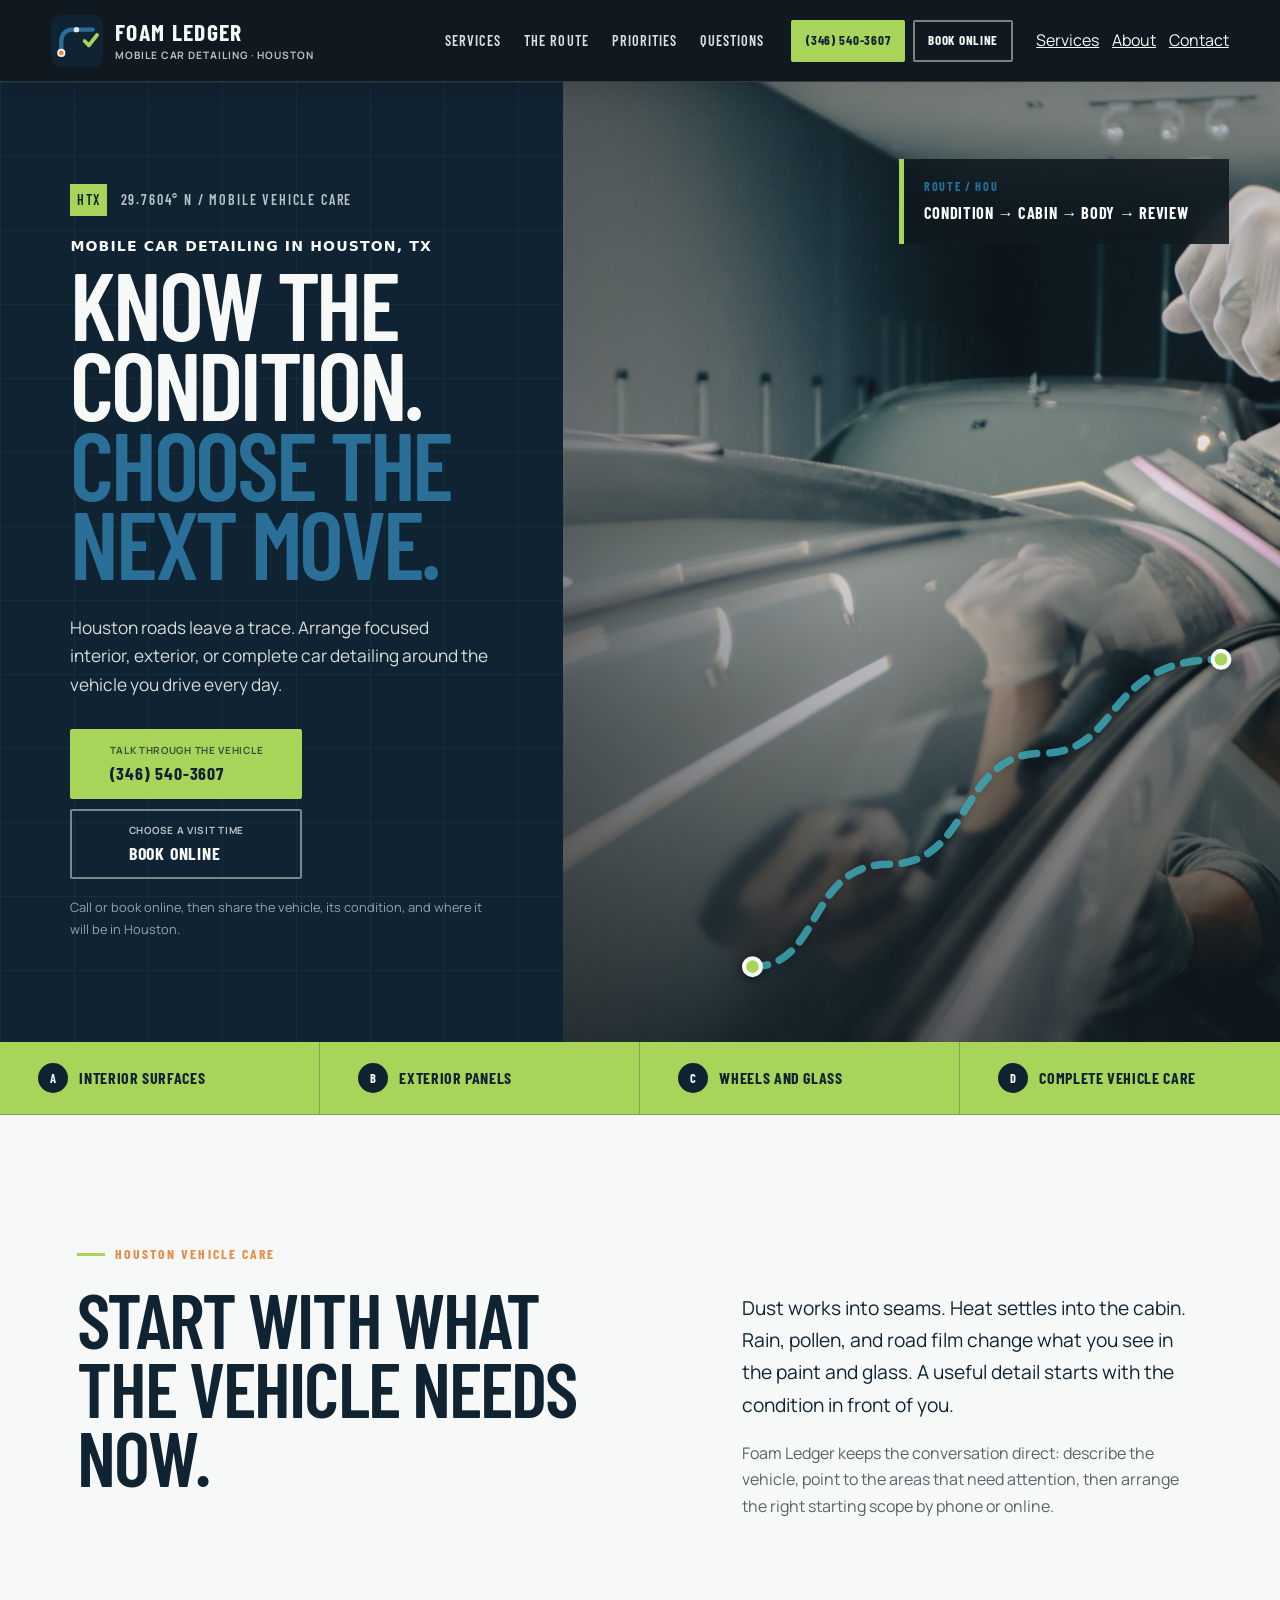
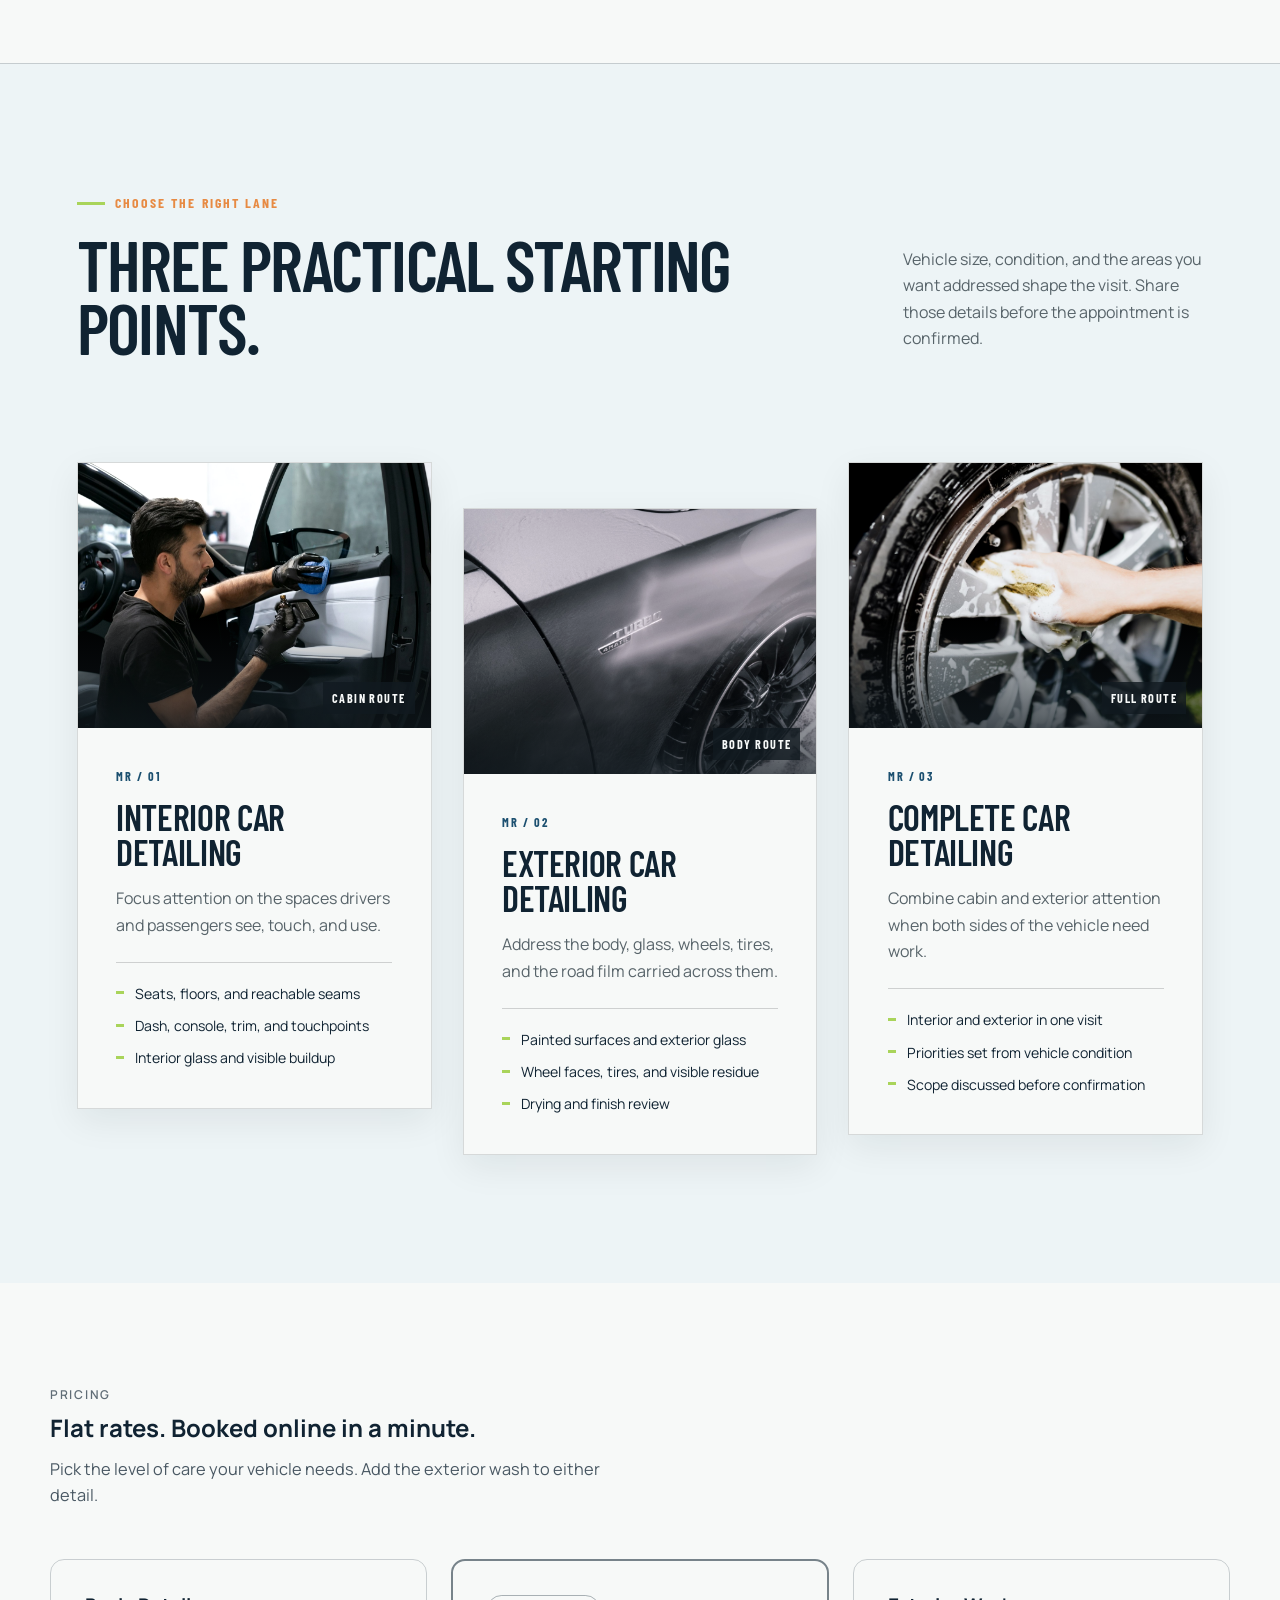
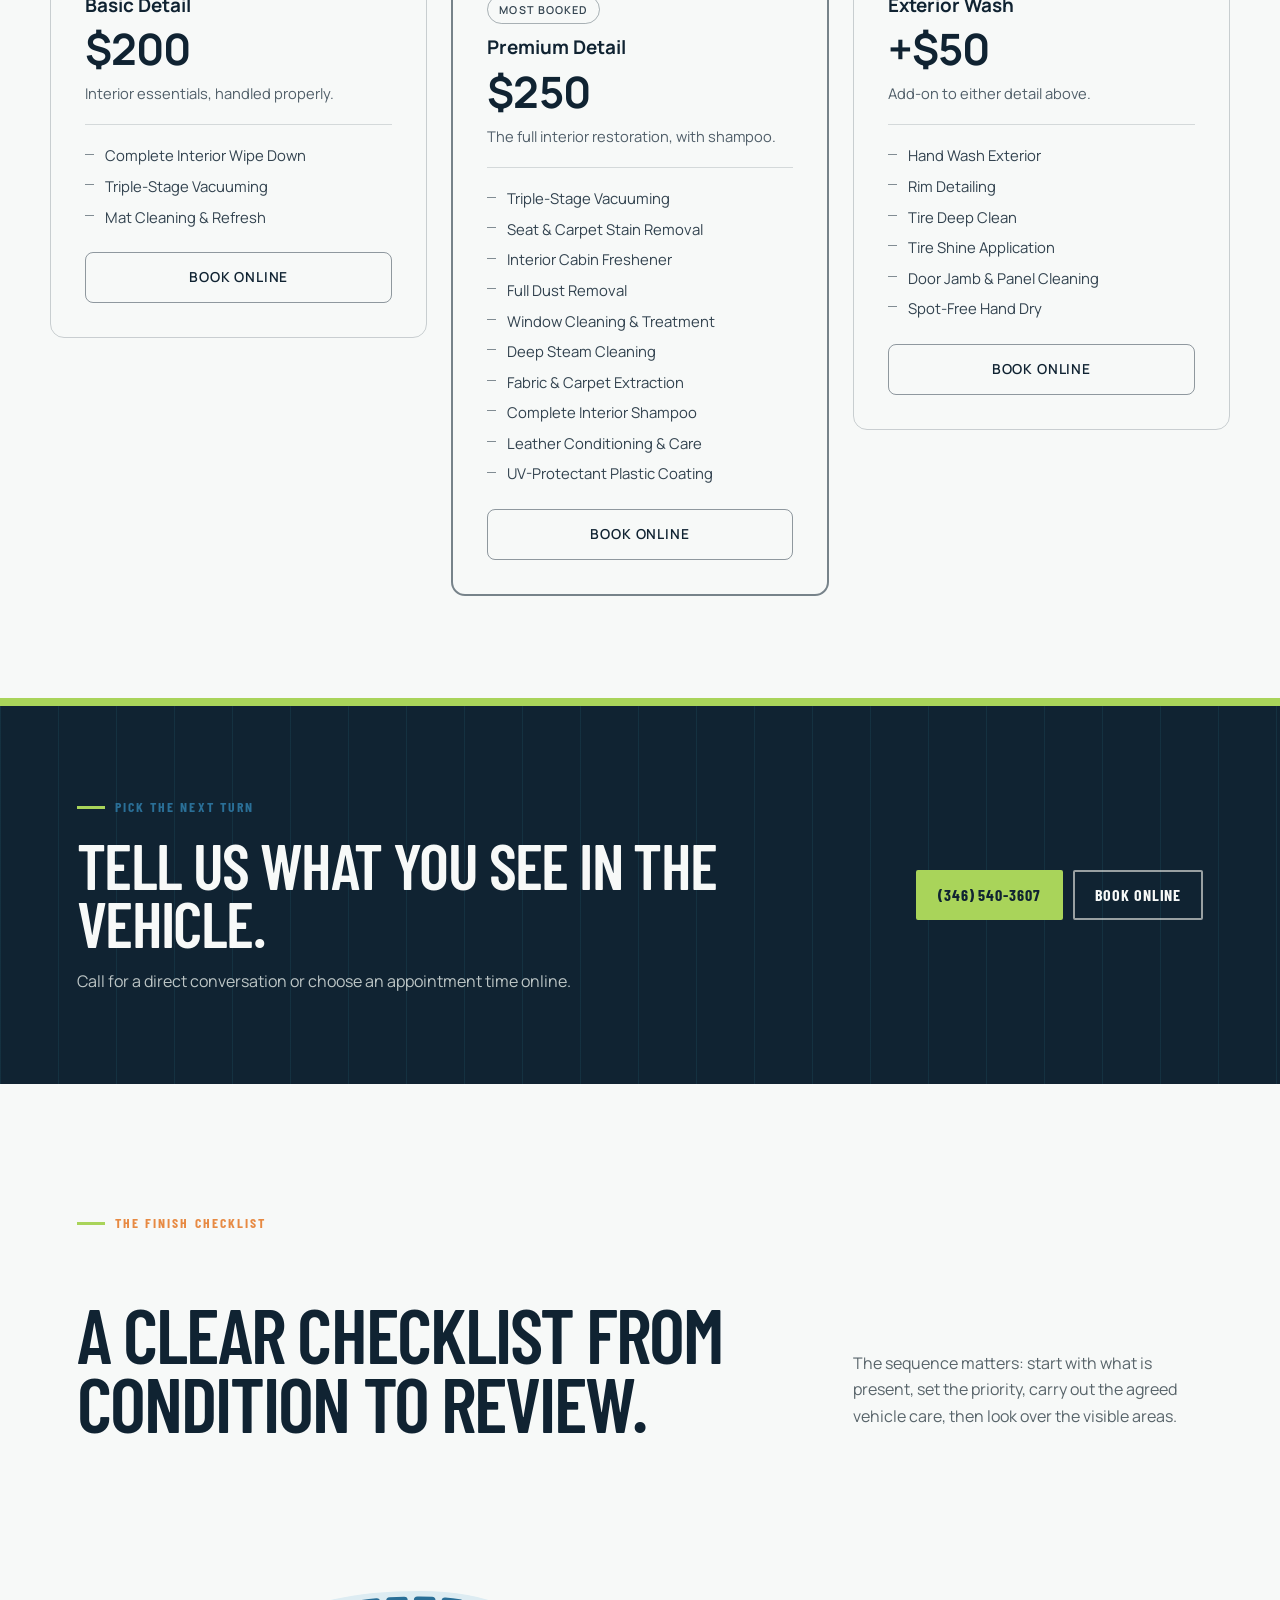
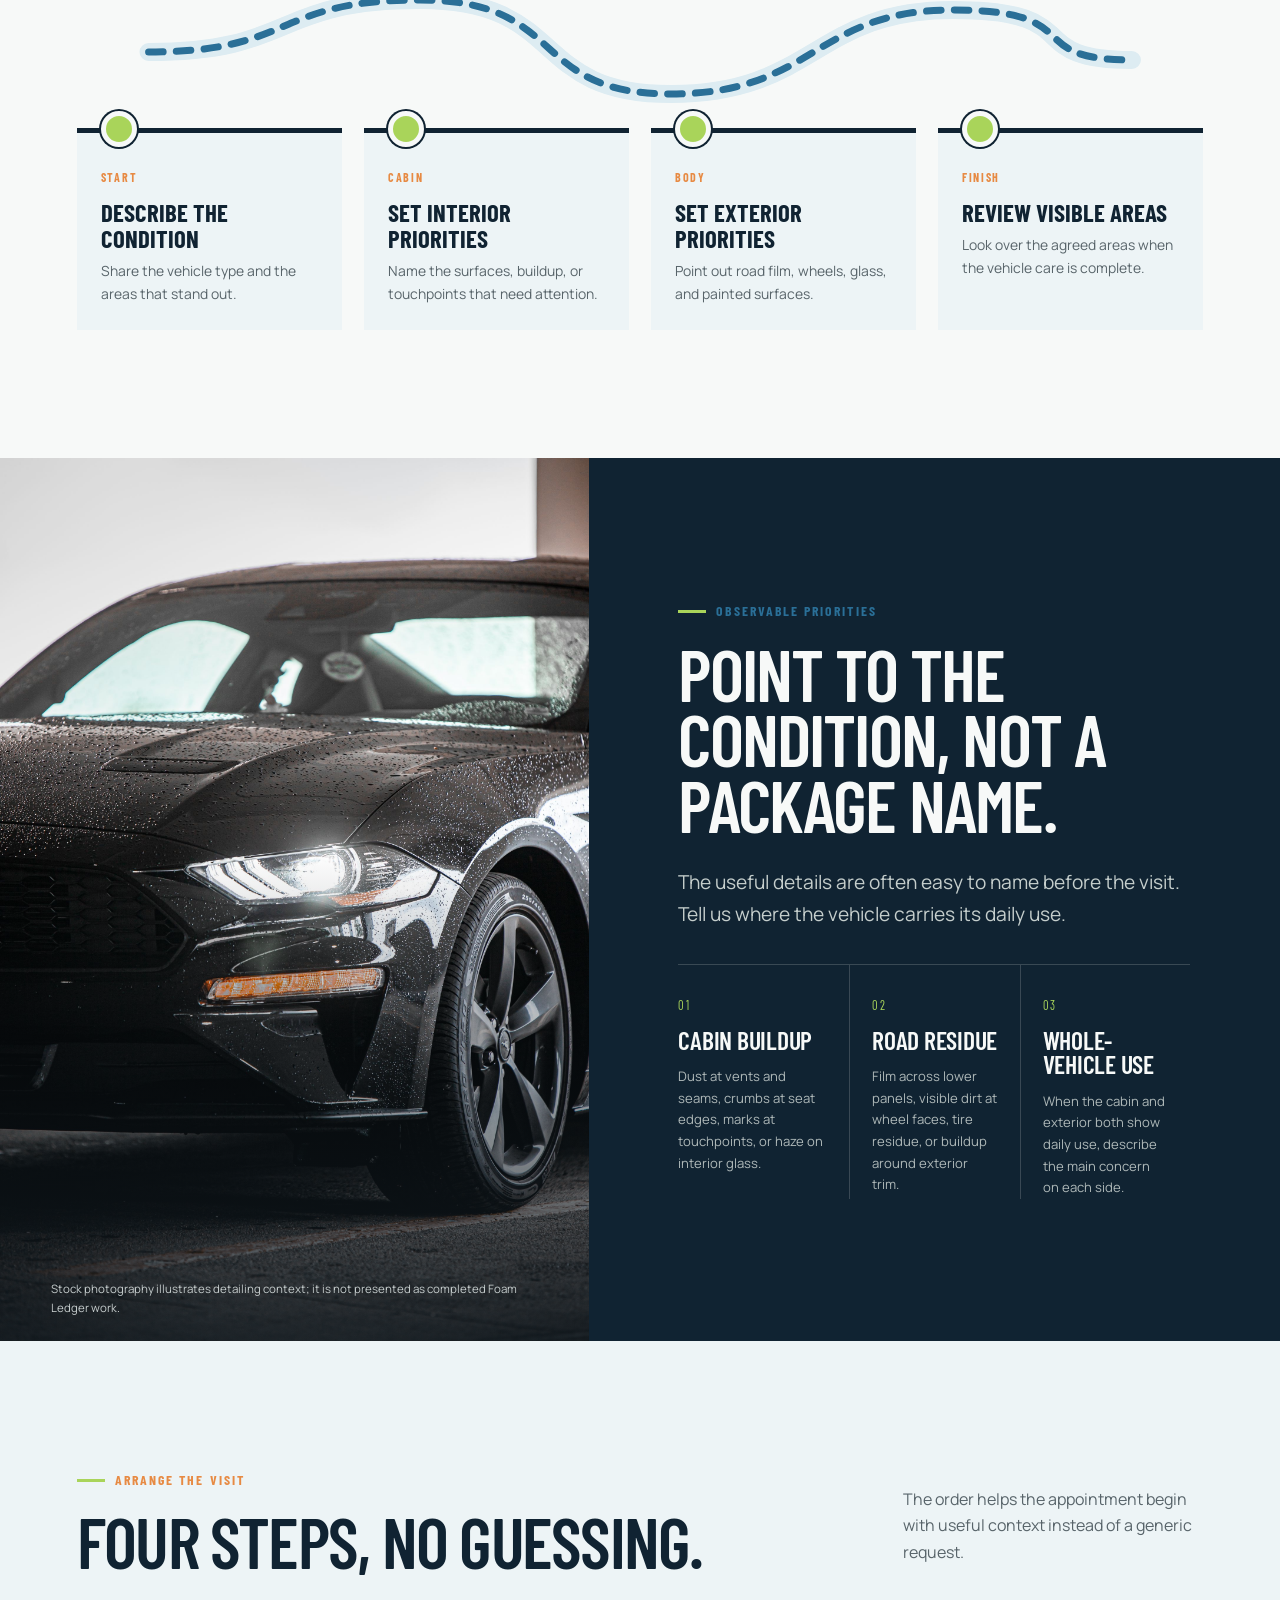
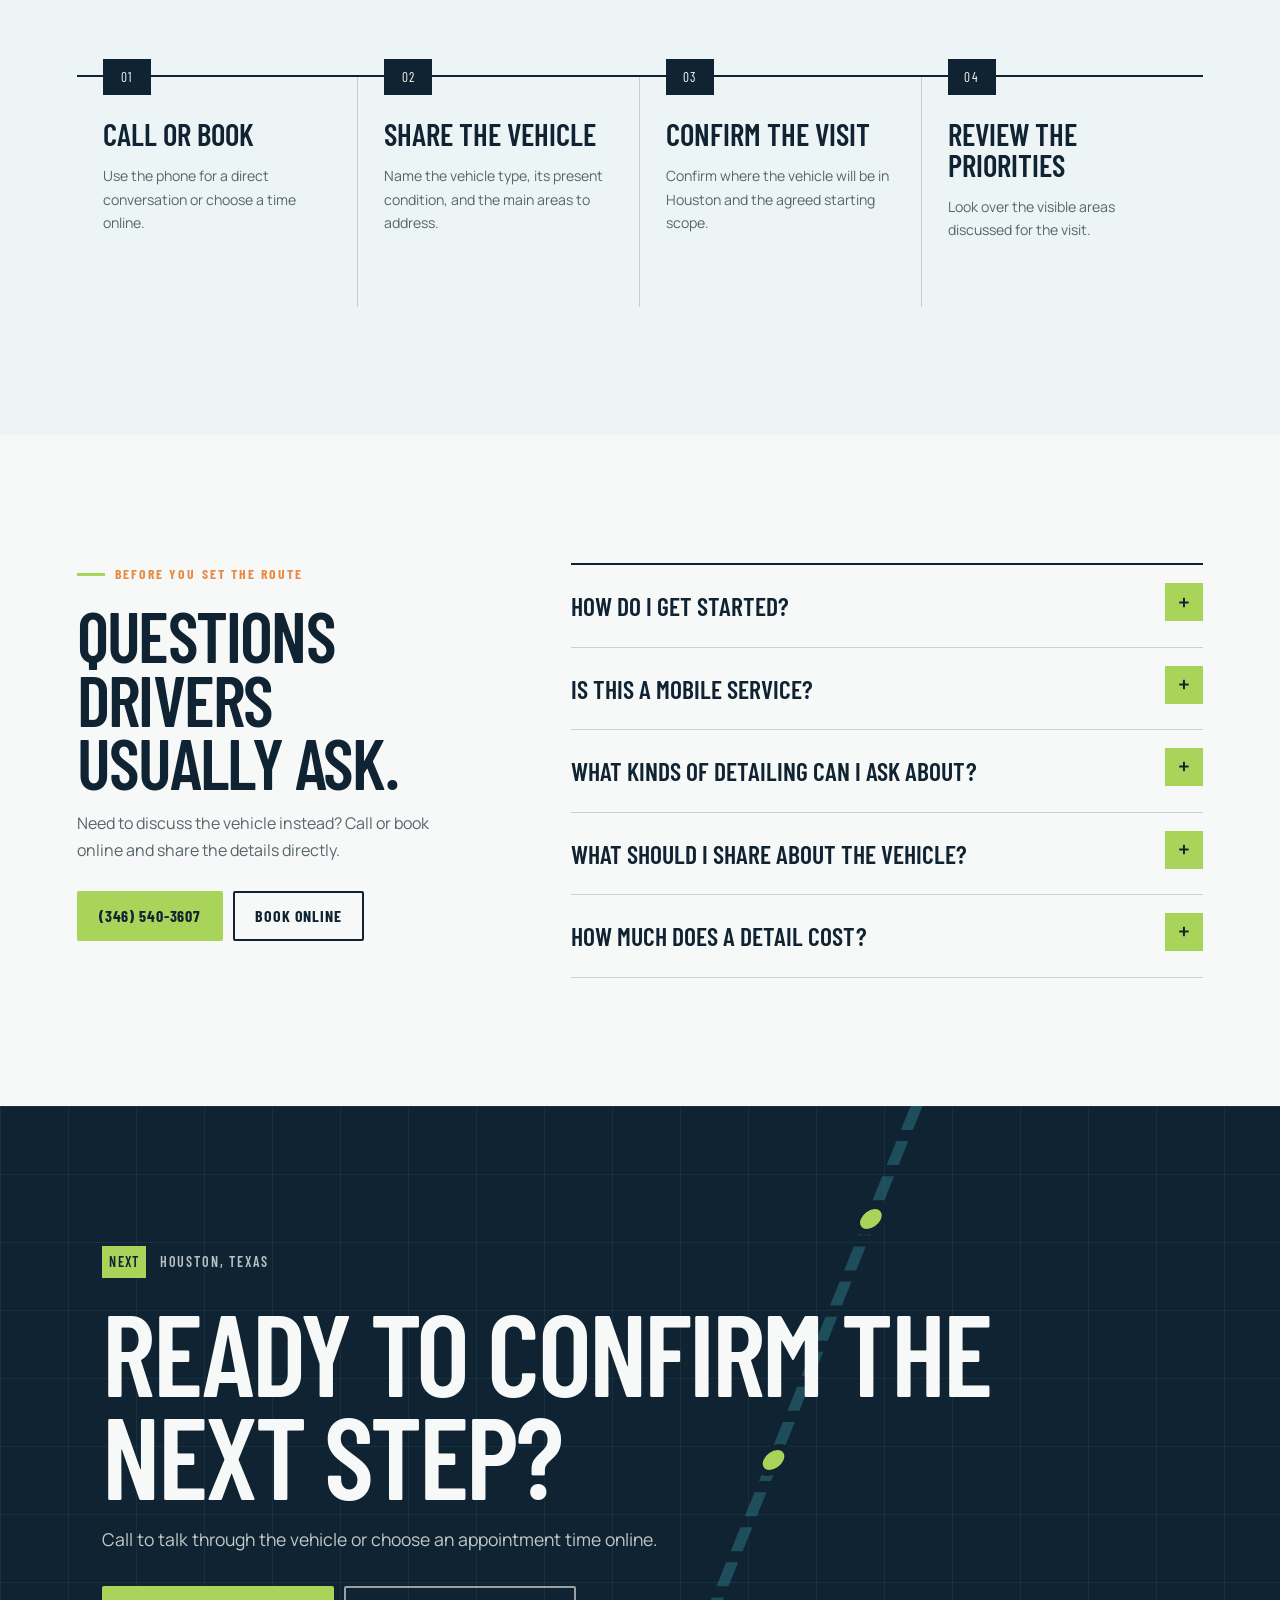
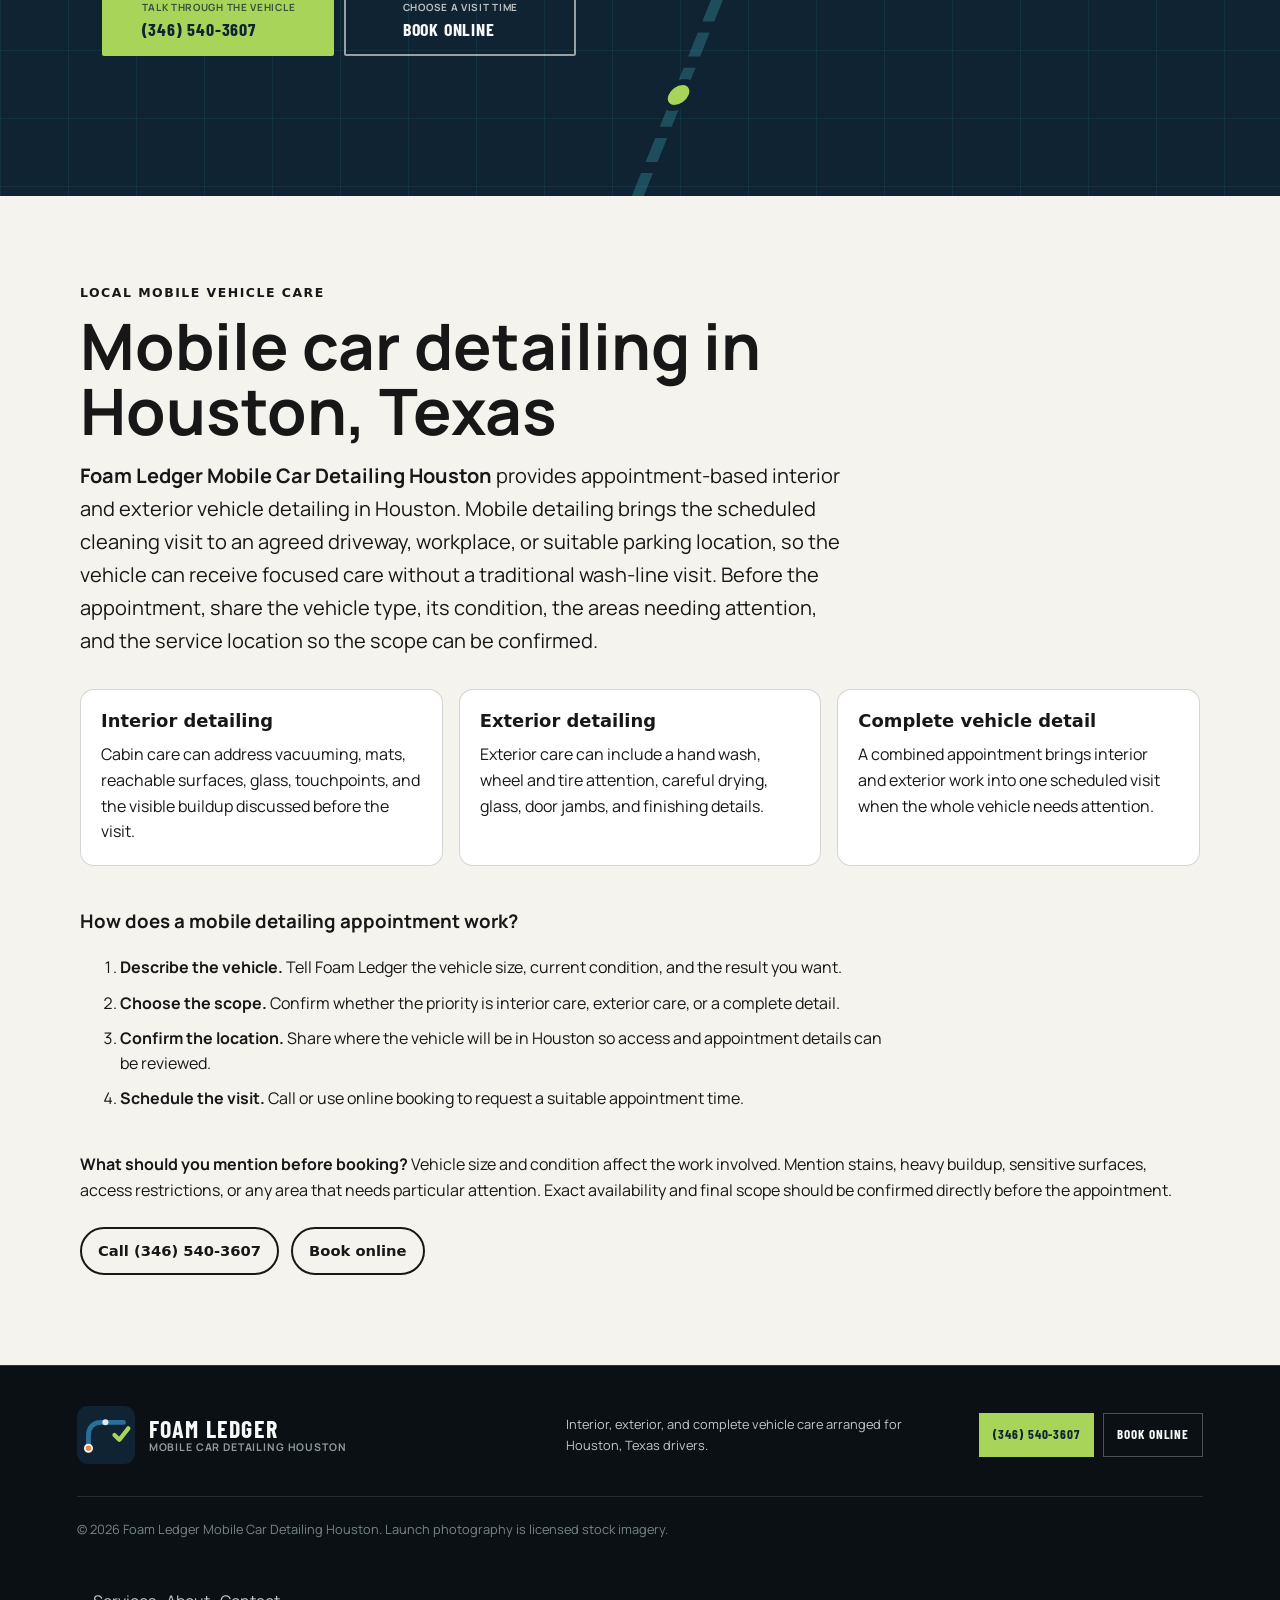
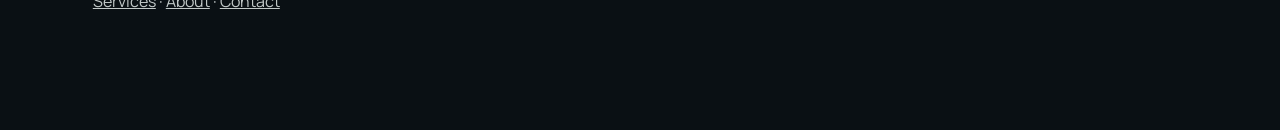
==== commit 56149503: "Sync live site and add Cloudflare Workers deploy config Co-Authored-By: Claude Opus 5.5 <noreply@ant" ====
--- a/index.html
+++ b/index.html
@@ -3,14 +3,8 @@
 <head>
   <meta charset="utf-8">
   <meta name="viewport" content="width=device-width, initial-scale=1">
-  <title>Foam Ledger Mobile Car Detailing Houston | Call or Book Online</title>
-  <meta name="description" content="Mobile car detailing in Houston, Texas for interior, exterior, and complete vehicle care. Call Foam Ledger or book an appointment online.">
+  <title>Mobile Car Detailing in Houston, TX | Foam Ledger</title>
   <meta name="theme-color" content="#102332">
-  <meta property="og:title" content="Foam Ledger Mobile Car Detailing Houston">
-  <meta property="og:description" content="Call or book mobile car detailing for interior, exterior, and complete vehicle care in Houston, Texas.">
-  <meta property="og:type" content="website">
-  <meta property="og:url" content="https://foamledger.shop/">
-  <meta property="og:image" content="https://foamledger.shop/assets/hero-route.jpg">
   <link rel="canonical" href="https://foamledger.shop/">
   <link rel="icon" href="/assets/favicon.svg" type="image/svg+xml">
   <link rel="preconnect" href="https://fonts.googleapis.com">
@@ -19,98 +13,179 @@
   <link rel="preload" href="/assets/hero-route.jpg" as="image">
   <link rel="stylesheet" href="/styles.css">
   <script type="application/ld+json">
+{
+  "@context": "https://schema.org",
+  "@type": "AutomotiveBusiness",
+  "name": "Foam Ledger Mobile Car Detailing Houston",
+  "url": "https://foamledger.shop/",
+  "telephone": "+1 346-540-3607",
+  "address": {
+    "@type": "PostalAddress",
+    "streetAddress": "5120 Woodway Dr",
+    "addressLocality": "Houston",
+    "addressRegion": "TX",
+    "postalCode": "77056",
+    "addressCountry": "US"
+  },
+  "description": "Mobile car detailing in Houston, Texas with interior, exterior, and complete vehicle care appointments.",
+  "areaServed": {
+    "@type": "City",
+    "name": "Houston",
+    "containedInPlace": {
+      "@type": "State",
+      "name": "Texas"
+    }
+  },
+  "hasOfferCatalog": {
+    "@type": "OfferCatalog",
+    "name": "Car detailing services",
+    "itemListElement": [
       {
-        "@context": "https://schema.org",
-        "@type": "LocalBusiness",
-        "name": "Foam Ledger Mobile Car Detailing Houston",
-        "url": "https://foamledger.shop/",
-        "telephone": "+1 346-540-3607",
-        "address": {
-          "@type": "PostalAddress",
-          "streetAddress": "5120 Woodway Dr",
-          "addressLocality": "Houston",
-          "addressRegion": "TX",
-          "postalCode": "77056",
-          "addressCountry": "US"
-        },
-        "description": "Mobile car detailing in Houston, Texas with interior, exterior, and complete vehicle care appointments.",
-        "areaServed": {
-          "@type": "City",
-          "name": "Houston",
-          "containedInPlace": {
-            "@type": "State",
-            "name": "Texas"
-          }
-        },
-        "hasOfferCatalog": {
-          "@type": "OfferCatalog",
-          "name": "Car detailing services",
-          "itemListElement": [
-            {
-              "@type": "Offer",
-              "itemOffered": {
-                "@type": "Service",
-                "name": "Interior car detailing"
-              }
-            },
-            {
-              "@type": "Offer",
-              "itemOffered": {
-                "@type": "Service",
-                "name": "Exterior car detailing"
-              }
-            },
-            {
-              "@type": "Offer",
-              "itemOffered": {
-                "@type": "Service",
-                "name": "Complete car detailing"
-              }
-            }
-          ]
-        },
-        "priceRange": "$200-$250",
-        "makesOffer": [
-          {
-            "@type": "Offer",
-            "name": "Basic Detail",
-            "price": "200",
-            "priceCurrency": "USD",
-            "availability": "https://schema.org/InStock",
-            "itemOffered": {
-              "@type": "Service",
-              "name": "Basic Detail",
-              "description": "Interior essentials: complete interior wipe down, triple-stage vacuuming, and mat cleaning and refresh."
-            }
-          },
-          {
-            "@type": "Offer",
-            "name": "Premium Detail",
-            "price": "250",
-            "priceCurrency": "USD",
-            "availability": "https://schema.org/InStock",
-            "itemOffered": {
-              "@type": "Service",
-              "name": "Premium Detail",
-              "description": "The full interior restoration, including complete interior shampoo, deep steam cleaning, fabric and carpet extraction, and leather conditioning."
-            }
-          },
-          {
-            "@type": "Offer",
-            "name": "Exterior Wash",
-            "price": "50",
-            "priceCurrency": "USD",
-            "availability": "https://schema.org/InStock",
-            "itemOffered": {
-              "@type": "Service",
-              "name": "Exterior Wash",
-              "description": "Add-on exterior wash: hand wash, rim detailing, tire deep clean and shine, door jamb cleaning, and spot-free hand dry."
-            }
-          }
-        ]
+        "@type": "Offer",
+        "itemOffered": {
+          "@type": "Service",
+          "name": "Interior car detailing"
+        }
+      },
+      {
+        "@type": "Offer",
+        "itemOffered": {
+          "@type": "Service",
+          "name": "Exterior car detailing"
+        }
+      },
+      {
+        "@type": "Offer",
+        "itemOffered": {
+          "@type": "Service",
+          "name": "Complete car detailing"
+        }
       }
+    ]
+  },
+  "priceRange": "$200-$250",
+  "makesOffer": [
+    {
+      "@type": "Offer",
+      "name": "Basic Detail",
+      "price": "200",
+      "priceCurrency": "USD",
+      "availability": "https://schema.org/InStock",
+      "itemOffered": {
+        "@type": "Service",
+        "name": "Basic Detail",
+        "description": "Interior essentials: complete interior wipe down, triple-stage vacuuming, and mat cleaning and refresh."
+      }
+    },
+    {
+      "@type": "Offer",
+      "name": "Premium Detail",
+      "price": "250",
+      "priceCurrency": "USD",
+      "availability": "https://schema.org/InStock",
+      "itemOffered": {
+        "@type": "Service",
+        "name": "Premium Detail",
+        "description": "The full interior restoration, including complete interior shampoo, deep steam cleaning, fabric and carpet extraction, and leather conditioning."
+      }
+    },
+    {
+      "@type": "Offer",
+      "name": "Exterior Wash",
+      "price": "50",
+      "priceCurrency": "USD",
+      "availability": "https://schema.org/InStock",
+      "itemOffered": {
+        "@type": "Service",
+        "name": "Exterior Wash",
+        "description": "Add-on exterior wash: hand wash, rim detailing, tire deep clean and shine, door jamb cleaning, and spot-free hand dry."
+      }
+    }
+  ],
+  "@id": "https://foamledger.shop/#business",
+  "geo": {
+    "@type": "GeoCoordinates",
+    "latitude": 29.762271652675,
+    "longitude": -95.466094161985
+  },
+  "image": "https://foamledger.shop/assets/hero-route.jpg",
+  "contactPoint": {
+    "@type": "ContactPoint",
+    "telephone": "+1 346-540-3607",
+    "contactType": "customer service",
+    "areaServed": "US-TX",
+    "availableLanguage": "English"
+  }
+}
     </script>
-</head>
+<!-- SEO-GEO:START -->
+  <meta name="description" content="Mobile car detailing in Houston, TX from Foam Ledger, with interior cleaning, exterior hand washing, and complete details. Call or book online.">
+  <meta name="robots" content="index, follow, max-image-preview:large, max-snippet:-1, max-video-preview:-1">
+  <meta property="og:locale" content="en_US">
+  <meta property="og:type" content="website">
+  <meta property="og:site_name" content="Foam Ledger">
+  <meta property="og:title" content="Mobile Car Detailing in Houston, TX | Foam Ledger">
+  <meta property="og:description" content="Mobile car detailing in Houston, TX from Foam Ledger, with interior cleaning, exterior hand washing, and complete details. Call or book online.">
+  <meta property="og:url" content="https://foamledger.shop/">
+  <meta property="og:image" content="https://foamledger.shop/assets/hero-route.jpg">
+  <meta name="twitter:image" content="https://foamledger.shop/assets/hero-route.jpg">
+  <meta name="twitter:card" content="summary_large_image">
+  <meta name="twitter:title" content="Mobile Car Detailing in Houston, TX | Foam Ledger">
+  <meta name="twitter:description" content="Mobile car detailing in Houston, TX from Foam Ledger, with interior cleaning, exterior hand washing, and complete details. Call or book online.">
+  <style id="seo-geo-styles">
+    .seo-local-intent { display:block; margin:0 0 .55rem; font:700 clamp(.78rem,1.1vw,.95rem)/1.2 system-ui,sans-serif; letter-spacing:.08em; text-transform:uppercase; }
+    .seo-geo-section { background:#f5f3ed; color:#171717; padding:clamp(3.5rem,7vw,6.5rem) clamp(1.25rem,5vw,5rem); }
+    .seo-geo-inner { width:min(1120px,100%); margin:0 auto; }
+    .seo-geo-kicker { margin:0 0 .75rem; font:700 .78rem/1.2 system-ui,sans-serif; letter-spacing:.12em; text-transform:uppercase; }
+    .seo-geo-section h2 { max-width:22ch; margin:0 0 1rem; color:inherit; font-size:clamp(2rem,5vw,4rem); line-height:1.02; }
+    .seo-geo-answer { max-width:760px; margin:0 0 2rem; font-size:clamp(1.05rem,2vw,1.25rem); line-height:1.65; }
+    .seo-geo-grid { display:grid; grid-template-columns:repeat(3,minmax(0,1fr)); gap:1rem; margin:2rem 0; }
+    .seo-geo-card { border:1px solid rgba(23,23,23,.18); border-radius:14px; padding:1.25rem; background:#fff; }
+    .seo-geo-card h3 { margin:0 0 .6rem; color:inherit; font:700 1.12rem/1.25 system-ui,sans-serif; }
+    .seo-geo-card p { margin:0; line-height:1.6; }
+    .seo-geo-steps { max-width:820px; margin:2.5rem 0; }
+    .seo-geo-steps li { margin:.65rem 0; line-height:1.55; }
+    .seo-geo-actions { display:flex; flex-wrap:wrap; gap:.75rem; margin-top:1.5rem; }
+    .seo-geo-action { display:inline-flex; align-items:center; min-height:48px; padding:.75rem 1rem; border:2px solid currentColor; border-radius:999px; color:inherit; font:700 .92rem/1 system-ui,sans-serif; text-decoration:none; }
+    @media (max-width:760px) { .seo-geo-grid { grid-template-columns:1fr; } }
+  </style>
+<!-- SEO-GEO:END -->
+  <script id="seo-geo-entity-schema" type="application/ld+json">
+{
+  "@context": "https://schema.org",
+  "@graph": [
+    {
+      "@type": "WebSite",
+      "@id": "https://foamledger.shop/#website",
+      "url": "https://foamledger.shop/",
+      "name": "Foam Ledger Mobile Car Detailing Houston",
+      "inLanguage": "en-US",
+      "publisher": {
+        "@id": "https://foamledger.shop/#business"
+      }
+    },
+    {
+      "@type": "Service",
+      "@id": "https://foamledger.shop/#mobile-car-detailing",
+      "name": "Mobile Car Detailing in Houston, Texas",
+      "serviceType": "Mobile car detailing",
+      "provider": {
+        "@id": "https://foamledger.shop/#business"
+      },
+      "areaServed": {
+        "@type": "City",
+        "name": "Houston",
+        "containedInPlace": {
+          "@type": "State",
+          "name": "Texas"
+        }
+      },
+      "url": "https://foamledger.shop/#services"
+    }
+  ]
+}
+  </script>
+<style id="SEO-NEXT-NAV-CSS">.seo-next-nav{display:flex;gap:.8rem;flex-wrap:wrap}.seo-next-footer-nav{padding:1rem}.seo-next-footer-nav a{color:inherit}</style></head>
 <body>
   <a class="skip-link" href="#main">Skip to content</a>
 
@@ -137,14 +212,14 @@
         <a class="button button-call button-small" href="tel:+13465403607">(346) 540-3607</a>
         <a class="button button-book button-small" href="https://cal.com/sumitdatta/auto-detail-service">Book online</a>
       </div>
-    </nav>
+    <!-- SEO-NEXT-NAV:START --><div class="seo-next-nav" aria-label="Expanded site pages"><a href="/services/">Services</a><a href="/about/">About</a><a href="/contact/">Contact</a></div><!-- SEO-NEXT-NAV:END --></nav>
   </header>
 
   <main id="main">
     <section class="hero" id="top">
       <div class="hero-copy">
         <p class="coordinate"><span>HTX</span> 29.7604° N / Mobile vehicle care</p>
-        <h1>Know the condition. <em>Choose the next move.</em></h1>
+        <h1><span class="seo-local-intent" data-seo-local-intent>Mobile Car Detailing in Houston, TX</span>Know the condition. <em>Choose the next move.</em></h1>
         <p class="hero-lede">Houston roads leave a trace. Arrange focused interior, exterior, or complete car detailing around the vehicle you drive every day.</p>
         <div class="action-pair hero-actions">
           <a class="button button-call button-large" href="tel:+13465403607">
@@ -458,6 +533,46 @@
         </a>
       </div>
     </section>
+  <!-- SEO-GEO-LOCAL:START -->
+    <section class="seo-geo-section" id="local-detailing" aria-labelledby="local-detailing-title">
+      <div class="seo-geo-inner">
+        <p class="seo-geo-kicker">Local mobile vehicle care</p>
+        <h2 id="local-detailing-title">Mobile car detailing in Houston, Texas</h2>
+        <p class="seo-geo-answer"><strong>Foam Ledger Mobile Car Detailing Houston</strong> provides appointment-based interior and exterior vehicle detailing in Houston. Mobile detailing brings the scheduled cleaning visit to an agreed driveway, workplace, or suitable parking location, so the vehicle can receive focused care without a traditional wash-line visit. Before the appointment, share the vehicle type, its condition, the areas needing attention, and the service location so the scope can be confirmed.</p>
+
+        <div class="seo-geo-grid" aria-label="Available detailing options">
+          <article class="seo-geo-card">
+            <h3>Interior detailing</h3>
+            <p>Cabin care can address vacuuming, mats, reachable surfaces, glass, touchpoints, and the visible buildup discussed before the visit.</p>
+          </article>
+          <article class="seo-geo-card">
+            <h3>Exterior detailing</h3>
+            <p>Exterior care can include a hand wash, wheel and tire attention, careful drying, glass, door jambs, and finishing details.</p>
+          </article>
+          <article class="seo-geo-card">
+            <h3>Complete vehicle detail</h3>
+            <p>A combined appointment brings interior and exterior work into one scheduled visit when the whole vehicle needs attention.</p>
+          </article>
+        </div>
+
+        <div class="seo-geo-steps">
+          <h3>How does a mobile detailing appointment work?</h3>
+          <ol>
+            <li><strong>Describe the vehicle.</strong> Tell Foam Ledger the vehicle size, current condition, and the result you want.</li>
+            <li><strong>Choose the scope.</strong> Confirm whether the priority is interior care, exterior care, or a complete detail.</li>
+            <li><strong>Confirm the location.</strong> Share where the vehicle will be in Houston so access and appointment details can be reviewed.</li>
+            <li><strong>Schedule the visit.</strong> Call or use online booking to request a suitable appointment time.</li>
+          </ol>
+        </div>
+
+        <p><strong>What should you mention before booking?</strong> Vehicle size and condition affect the work involved. Mention stains, heavy buildup, sensitive surfaces, access restrictions, or any area that needs particular attention. Exact availability and final scope should be confirmed directly before the appointment.</p>
+        <div class="seo-geo-actions">
+          <a class="seo-geo-action" href="tel:+13465403607">Call (346) 540-3607</a>
+          <a class="seo-geo-action" href="https://cal.com/sumitdatta/auto-detail-service" target="_blank" rel="noopener">Book online</a>
+        </div>
+      </div>
+    </section>
+<!-- SEO-GEO-LOCAL:END -->
   </main>
 
   <footer class="site-footer">
@@ -471,7 +586,7 @@
       <a href="https://cal.com/sumitdatta/auto-detail-service">Book online</a>
     </div>
     <p class="footer-fine">© <span data-year>2026</span> Foam Ledger Mobile Car Detailing Houston. Launch photography is licensed stock imagery.</p>
-  </footer>
+  <!-- SEO-NEXT-NAV:START --><nav class="seo-next-footer-nav" aria-label="Expanded footer navigation"><a href="/services/">Services</a> · <a href="/about/">About</a> · <a href="/contact/">Contact</a></nav><!-- SEO-NEXT-NAV:END --></footer>
 
   <div class="mobile-action-bar" aria-label="Contact options">
     <a href="tel:+13465403607"><span>Call</span><strong>(346) 540-3607</strong></a>
